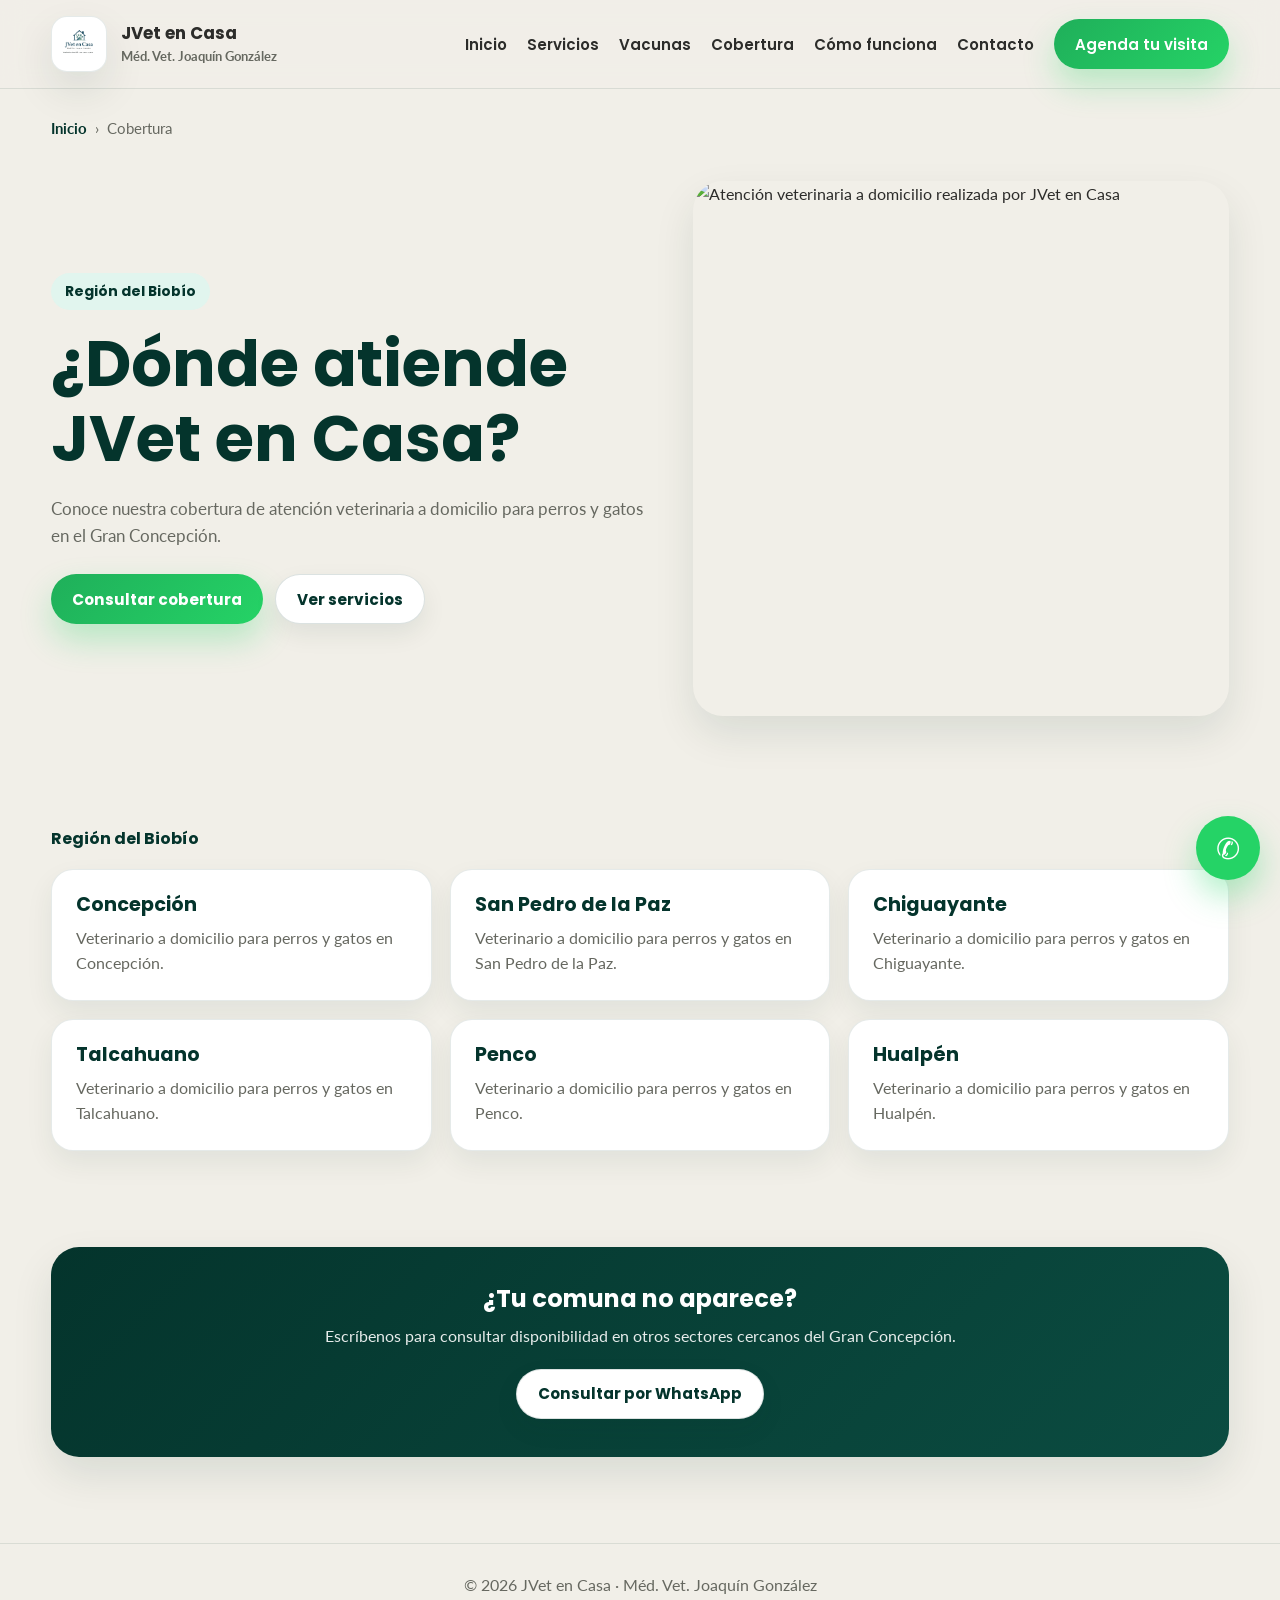
==== cobertura/index.html @ 7bb5d3e7 "Agregar páginas SEO de cobertura por comuna" ====
<!DOCTYPE html>
<html lang="es">
<head>
  <script async src="https://www.googletagmanager.com/gtag/js?id=G-MX7EMP1ES6"></script>
  <script>window.dataLayer=window.dataLayer||[];function gtag(){dataLayer.push(arguments)}gtag('js',new Date());gtag('config','G-MX7EMP1ES6');</script>
  <meta charset="UTF-8">
  <meta name="viewport" content="width=device-width, initial-scale=1.0">
  <title>Cobertura veterinaria a domicilio | JVet en Casa</title>
  <meta name="description" content="Conoce la cobertura de JVet en Casa para consultas, vacunas, microchip y chequeos veterinarios a domicilio en el Gran Concepción.">
  <meta name="author" content="Méd. Vet. Joaquín González">
  <meta name="robots" content="index, follow, max-image-preview:large">
  <meta name="geo.region" content="CL-BI">
  <link rel="canonical" href="https://jvetencasa.cl/cobertura/">
  <meta property="og:locale" content="es_CL">
  <meta property="og:type" content="website">
  <meta property="og:site_name" content="JVet en Casa">
  <meta property="og:title" content="Cobertura veterinaria a domicilio | JVet en Casa">
  <meta property="og:description" content="Conoce la cobertura de JVet en Casa para consultas, vacunas, microchip y chequeos veterinarios a domicilio en el Gran Concepción.">
  <meta property="og:url" content="https://jvetencasa.cl/cobertura/">
  <meta property="og:image" content="https://jvetencasa.cl/foto-portada.jpg">
  <meta property="og:image:alt" content="Cobertura de atención veterinaria a domicilio de JVet en Casa">
  <meta name="twitter:card" content="summary_large_image">
  <meta name="twitter:title" content="Cobertura veterinaria a domicilio | JVet en Casa">
  <meta name="twitter:description" content="Conoce la cobertura de JVet en Casa para consultas, vacunas, microchip y chequeos veterinarios a domicilio en el Gran Concepción.">
  <meta name="twitter:image" content="https://jvetencasa.cl/foto-portada.jpg">
  <link rel="icon" href="/favicon.ico">
  <link rel="apple-touch-icon" sizes="180x180" href="/apple-touch-icon.png">
  <link rel="manifest" href="/site.webmanifest">
  <meta name="theme-color" content="#04342C">
  <link rel="preconnect" href="https://fonts.googleapis.com">
  <link rel="preconnect" href="https://fonts.gstatic.com" crossorigin>
  <link href="https://fonts.googleapis.com/css2?family=Lato:wght@400;700&family=Poppins:wght@400;600;700;800&display=swap" rel="stylesheet">
  <link rel="stylesheet" href="/cobertura/cobertura.css">
  <script type="application/ld+json">[{"@context":"https://schema.org","@type":["VeterinaryCare","LocalBusiness"],"@id":"https://jvetencasa.cl/#negocio","name":"JVet en Casa","url":"https://jvetencasa.cl/cobertura/","telephone":"+56964632264","areaServed":[{"@type":"City","name":"Concepción"},{"@type":"City","name":"San Pedro de la Paz"},{"@type":"City","name":"Chiguayante"},{"@type":"City","name":"Talcahuano"},{"@type":"City","name":"Penco"},{"@type":"City","name":"Hualpén"}]},{"@context":"https://schema.org","@type":"BreadcrumbList","itemListElement":[{"@type":"ListItem","position":1,"name":"Inicio","item":"https://jvetencasa.cl/"},{"@type":"ListItem","position":2,"name":"Cobertura","item":"https://jvetencasa.cl/cobertura/"}]}]</script>
</head>
<body><header class="topbar">
  <div class="container nav">
    <a href="/#inicio" class="brand"><img class="brand-logo" src="/logo-jvet-en-casa.png" alt="Logo JVet en Casa"><div class="brand-copy"><strong>JVet en Casa</strong><span>Méd. Vet. Joaquín González</span></div></a>
    <nav class="menu" aria-label="Navegación principal">
      <a href="/#inicio">Inicio</a><a href="/#servicios">Servicios</a><a href="/#vacunas">Vacunas</a><a href="/cobertura/" aria-current="page">Cobertura</a><a href="/#como-funciona">Cómo funciona</a><a href="/#contacto">Contacto</a>
      <a class="btn btn-primary" href="https://wa.me/56964632264?text=Hola%2C%20quisiera%20agendar%20una%20consulta%20veterinaria%20a%20domicilio." target="_blank" rel="noopener noreferrer">Agenda tu visita</a>
    </nav>
  </div>
</header><main><nav class="breadcrumb container" aria-label="Migas de pan"><ol><li><a href="/">Inicio</a></li><li>›</li><li aria-current="page">Cobertura</li></ol></nav><section class="hero"><div class="container hero-grid"><div><span class="badge">Región del Biobío</span><h1>¿Dónde atiende JVet en Casa?</h1><p class="lead">Conoce nuestra cobertura de atención veterinaria a domicilio para perros y gatos en el Gran Concepción.</p><div class="hero-actions"><a class="btn btn-primary" href="https://wa.me/56964632264?text=Hola%2C%20quiero%20consultar%20si%20tienen%20cobertura%20en%20mi%20comuna." target="_blank" rel="noopener noreferrer">Consultar cobertura</a><a class="btn btn-secondary" href="/#servicios">Ver servicios</a></div></div><div class="hero-photo"><img src="/foto-atencion.jpg" alt="Atención veterinaria a domicilio realizada por JVet en Casa" width="900" height="900"></div></div></section><section><div class="container"><p class="region-label">Región del Biobío</p><div class="coverage-grid"><a class="coverage-card" href="/cobertura/concepcion/"><h2>Concepción</h2><p>Veterinario a domicilio para perros y gatos en Concepción.</p></a><a class="coverage-card" href="/cobertura/san-pedro-de-la-paz/"><h2>San Pedro de la Paz</h2><p>Veterinario a domicilio para perros y gatos en San Pedro de la Paz.</p></a><a class="coverage-card" href="/cobertura/chiguayante/"><h2>Chiguayante</h2><p>Veterinario a domicilio para perros y gatos en Chiguayante.</p></a><a class="coverage-card" href="/cobertura/talcahuano/"><h2>Talcahuano</h2><p>Veterinario a domicilio para perros y gatos en Talcahuano.</p></a><a class="coverage-card" href="/cobertura/penco/"><h2>Penco</h2><p>Veterinario a domicilio para perros y gatos en Penco.</p></a><a class="coverage-card" href="/cobertura/hualpen/"><h2>Hualpén</h2><p>Veterinario a domicilio para perros y gatos en Hualpén.</p></a></div></div></section><section><div class="container final-cta"><h2>¿Tu comuna no aparece?</h2><p>Escríbenos para consultar disponibilidad en otros sectores cercanos del Gran Concepción.</p><a class="btn btn-secondary" href="https://wa.me/56964632264?text=Hola%2C%20quiero%20consultar%20si%20tienen%20cobertura%20en%20mi%20comuna." target="_blank" rel="noopener noreferrer">Consultar por WhatsApp</a></div></section></main><a class="whatsapp-float" href="https://wa.me/56964632264?text=Hola%2C%20quiero%20consultar%20si%20tienen%20cobertura%20en%20mi%20comuna." target="_blank" rel="noopener noreferrer" aria-label="Escribir a JVet en Casa por WhatsApp" title="Escríbenos por WhatsApp">✆</a>
<footer><div class="container"><p>© <span id="year"></span> JVet en Casa · Méd. Vet. Joaquín González</p></div></footer>
<script>document.getElementById('year').textContent=new Date().getFullYear();document.querySelectorAll('a[href^="https://wa.me/"]').forEach(function(a){a.addEventListener('click',function(){if(typeof gtag==='function'){gtag('event','whatsapp_click',{event_category:'contacto',event_label:a.textContent.trim()||'WhatsApp',transport_type:'beacon'})}})});</script>
</body></html>
---- cobertura/cobertura.css ----
:root {
  --primary: #04342c;
  --primary-2: #0b4c41;
  --mint: #5dcaa5;
  --mint-soft: #e1f5ee;
  --bg: #f1efe8;
  --surface: #fff;
  --surface-soft: #f7faf8;
  --text: #2c2c2a;
  --muted: #666860;
  --border: rgba(4, 52, 44, 0.1);
  --shadow: 0 18px 40px rgba(4, 52, 44, 0.1);
  --radius: 24px;
  --max-width: 1180px;
}

* { box-sizing: border-box; margin: 0; padding: 0; }
html { scroll-behavior: smooth; }
body { font-family: "Lato", Arial, sans-serif; background: var(--bg); color: var(--text); line-height: 1.6; }
img { display: block; width: 100%; max-width: 100%; }
a { color: inherit; text-decoration: none; }
.container { width: min(92%, var(--max-width)); margin: 0 auto; }
.topbar { position: sticky; top: 0; z-index: 1000; background: rgba(241,239,232,.94); backdrop-filter: blur(12px); border-bottom: 1px solid var(--border); }
.nav { display: flex; align-items: center; justify-content: space-between; gap: 20px; padding: 16px 0; }
.brand { display: flex; align-items: center; gap: 14px; min-width: 0; }
.brand-logo { width: 56px; height: 56px; object-fit: contain; border-radius: 16px; background: #fff; border: 1px solid var(--border); box-shadow: var(--shadow); padding: 8px; flex: 0 0 auto; }
.brand-copy strong { display: block; font: 700 1.05rem "Poppins", sans-serif; }
.brand-copy span { display: block; color: var(--muted); font-size: .84rem; font-weight: 700; }
.menu { display: flex; align-items: center; gap: 20px; flex-wrap: wrap; }
.menu a { font: 600 .94rem "Poppins", sans-serif; }
.menu a:hover, .text-link:hover { color: var(--primary-2); }
.btn { display: inline-flex; align-items: center; justify-content: center; gap: 8px; min-height: 50px; padding: 12px 21px; border-radius: 999px; font: 700 .95rem "Poppins", sans-serif; text-align: center; transition: .2s ease; }
.btn:hover { transform: translateY(-2px); }
.btn-primary { color: #fff; background: linear-gradient(135deg,#1faf5a,#25d366); box-shadow: 0 16px 32px rgba(37,211,102,.28); }
.btn-secondary { color: var(--primary); background: #fff; border: 1px solid rgba(4,52,44,.14); box-shadow: 0 10px 24px rgba(4,52,44,.08); }
.breadcrumb { padding: 28px 0 0; color: var(--muted); font-size: .92rem; }
.breadcrumb ol { display: flex; gap: 8px; flex-wrap: wrap; list-style: none; }
.breadcrumb a { color: var(--primary); font-weight: 700; }
.hero { padding: 40px 0 54px; }
.hero-grid { display: grid; grid-template-columns: 1.06fr .94fr; gap: 38px; align-items: center; }
.badge { display: inline-block; margin-bottom: 16px; padding: 8px 14px; border-radius: 999px; color: var(--primary); background: var(--mint-soft); font: 700 .87rem "Poppins",sans-serif; }
h1,h2,h3 { font-family: "Poppins",sans-serif; color: var(--primary); line-height: 1.18; }
h1 { margin-bottom: 18px; font-size: clamp(2.2rem,5vw,4rem); }
.lead { max-width: 700px; color: var(--muted); font-size: 1.08rem; }
.trust-line { margin-top: 16px; color: var(--primary); font-weight: 700; }
.hero-actions { display: flex; gap: 12px; flex-wrap: wrap; margin-top: 24px; }
.price-note { display: inline-flex; align-items: center; gap: 8px; margin-top: 20px; padding: 10px 14px; border-radius: 14px; color: var(--primary); background: #fff8ef; border: 1px solid rgba(222,128,53,.24); font-weight: 700; }
.hero-photo { overflow: hidden; min-height: 460px; border-radius: 30px; box-shadow: var(--shadow); }
.hero-photo img { height: 100%; min-height: 460px; object-fit: cover; }
section { padding: 48px 0; }
.section-title { max-width: 760px; margin: 0 auto 28px; text-align: center; }
.section-title h2 { margin-bottom: 10px; font-size: clamp(1.8rem,4vw,2.6rem); }
.section-title p { color: var(--muted); }
.service-grid { display: grid; grid-template-columns: repeat(2,minmax(0,1fr)); gap: 20px; }
.service-card, .benefit-card, .coverage-card, .faq-item, .clinic-copy { background: var(--surface); border: 1px solid var(--border); border-radius: 22px; box-shadow: 0 12px 28px rgba(4,52,44,.07); }
.service-card { overflow: hidden; }
.service-card img { height: 220px; object-fit: cover; }
.service-copy { padding: 22px; }
.service-copy h3 { margin-bottom: 9px; font-size: 1.25rem; }
.service-copy p { color: var(--muted); }
.service-copy .text-link { display: inline-block; margin-top: 13px; color: var(--primary); font-weight: 800; }
.benefit-grid { display: grid; grid-template-columns: repeat(3,minmax(0,1fr)); gap: 18px; }
.benefit-card { padding: 24px; }
.benefit-card h3 { margin-bottom: 8px; font-size: 1.15rem; }
.benefit-card p { color: var(--muted); }
.clinic-copy { padding: 32px; text-align: center; }
.clinic-copy h2 { margin-bottom: 12px; }
.clinic-copy p { max-width: 790px; margin: auto; color: var(--muted); }
.faq-list { display: grid; gap: 14px; max-width: 900px; margin: auto; }
.faq-item { padding: 0 20px; }
.faq-item summary { padding: 19px 0; cursor: pointer; color: var(--primary); font: 700 1rem "Poppins",sans-serif; }
.faq-item p { padding-bottom: 20px; color: var(--muted); }
.coverage-grid { display: grid; grid-template-columns: repeat(3,minmax(0,1fr)); gap: 18px; }
.coverage-card { display: block; padding: 24px; transition: .2s ease; }
.coverage-card:hover { transform: translateY(-3px); border-color: rgba(4,52,44,.25); }
.coverage-card h2, .coverage-card h3 { margin-bottom: 8px; font-size: 1.2rem; }
.coverage-card p { color: var(--muted); }
.region-label { margin: 8px 0 18px; color: var(--primary); font: 700 1rem "Poppins",sans-serif; }
.final-cta { padding: 38px; border-radius: 28px; color: #fff; background: linear-gradient(135deg,var(--primary),var(--primary-2)); text-align: center; box-shadow: var(--shadow); }
.final-cta h2 { color: #fff; }
.final-cta p { max-width: 700px; margin: 10px auto 20px; color: rgba(255,255,255,.9); }
footer { margin-top: 38px; padding: 28px 0 34px; border-top: 1px solid var(--border); color: var(--muted); text-align: center; }
.whatsapp-float { position: fixed; right: 20px; bottom: 20px; display: grid; place-items: center; width: 64px; height: 64px; border-radius: 50%; color: #fff; background: #25d366; box-shadow: 0 16px 32px rgba(37,211,102,.35); z-index: 999; font-size: 1.8rem; }

@media (max-width: 980px) {
  .nav { align-items: flex-start; flex-direction: column; }
  .menu { width: 100%; flex-wrap: nowrap; overflow-x: auto; padding-bottom: 6px; scrollbar-width: none; }
  .menu::-webkit-scrollbar { display: none; }
  .menu a { flex: 0 0 auto; padding: 9px 13px; border: 1px solid var(--border); border-radius: 999px; background: #fff; white-space: nowrap; }
  .hero-grid { grid-template-columns: 1fr; }
  .hero-photo, .hero-photo img { min-height: 360px; }
}
@media (max-width: 720px) {
  .topbar { position: static; }
  .container { width: min(calc(100% - 32px),var(--max-width)); }
  .brand-copy span { display: none; }
  .service-grid, .benefit-grid, .coverage-grid { grid-template-columns: 1fr; }
  .hero { padding-top: 30px; }
  section { padding: 34px 0; }
  .hero-actions { flex-direction: column; }
  .hero-actions .btn, .final-cta .btn { width: 100%; }
  .hero-photo, .hero-photo img { min-height: 300px; }
  .final-cta { padding: 28px 20px; }
}
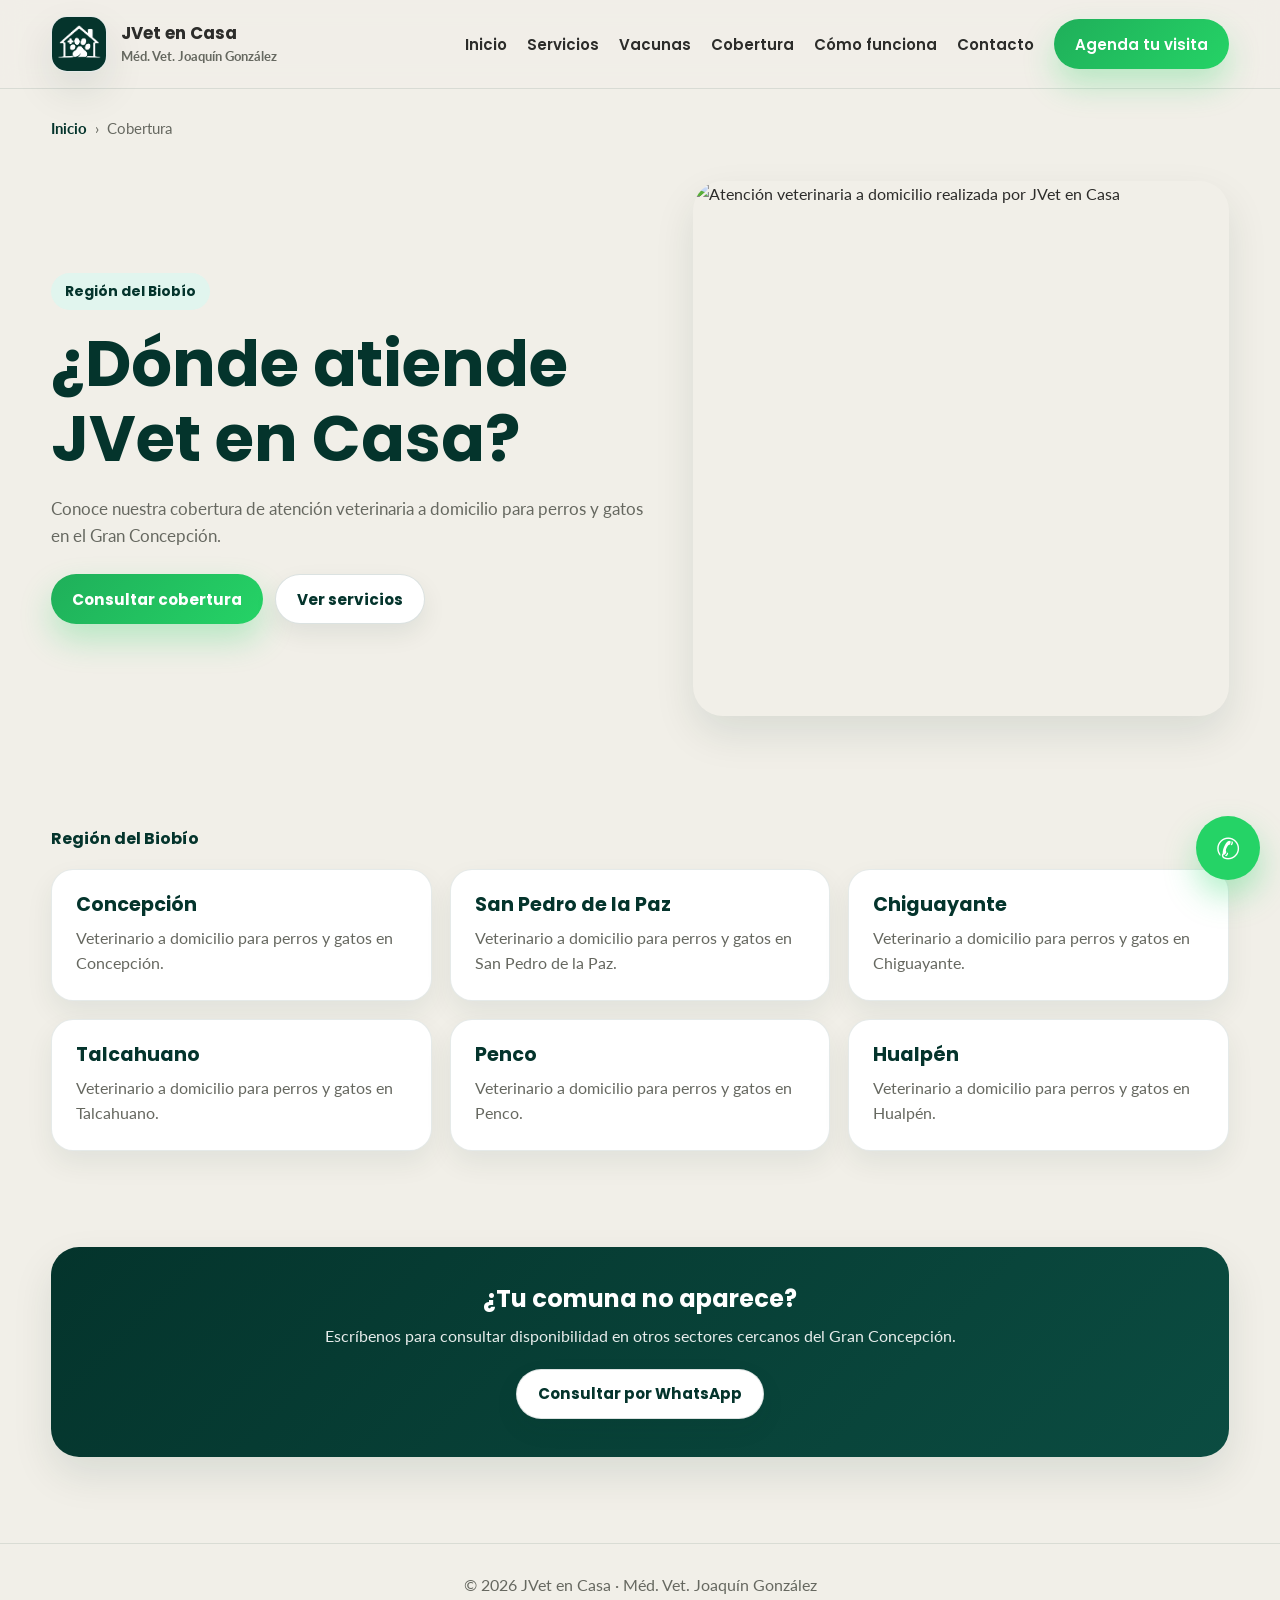
==== commit 0573451b: "Actualizar imagen oficial e iconos de JVet" ====
--- a/cobertura/index.html
+++ b/cobertura/index.html
@@ -17,12 +17,12 @@
   <meta property="og:title" content="Cobertura veterinaria a domicilio | JVet en Casa">
   <meta property="og:description" content="Conoce la cobertura de JVet en Casa para consultas, vacunas, microchip y chequeos veterinarios a domicilio en el Gran Concepción.">
   <meta property="og:url" content="https://jvetencasa.cl/cobertura/">
-  <meta property="og:image" content="https://jvetencasa.cl/foto-portada.jpg">
+  <meta property="og:image" content="https://jvetencasa.cl/perfil-jvet.png">
   <meta property="og:image:alt" content="Cobertura de atención veterinaria a domicilio de JVet en Casa">
   <meta name="twitter:card" content="summary_large_image">
   <meta name="twitter:title" content="Cobertura veterinaria a domicilio | JVet en Casa">
   <meta name="twitter:description" content="Conoce la cobertura de JVet en Casa para consultas, vacunas, microchip y chequeos veterinarios a domicilio en el Gran Concepción.">
-  <meta name="twitter:image" content="https://jvetencasa.cl/foto-portada.jpg">
+  <meta name="twitter:image" content="https://jvetencasa.cl/perfil-jvet.png">
   <link rel="icon" href="/favicon.ico">
   <link rel="apple-touch-icon" sizes="180x180" href="/apple-touch-icon.png">
   <link rel="manifest" href="/site.webmanifest">
@@ -31,11 +31,11 @@
   <link rel="preconnect" href="https://fonts.gstatic.com" crossorigin>
   <link href="https://fonts.googleapis.com/css2?family=Lato:wght@400;700&family=Poppins:wght@400;600;700;800&display=swap" rel="stylesheet">
   <link rel="stylesheet" href="/cobertura/cobertura.css">
-  <script type="application/ld+json">[{"@context":"https://schema.org","@type":["VeterinaryCare","LocalBusiness"],"@id":"https://jvetencasa.cl/#negocio","name":"JVet en Casa","url":"https://jvetencasa.cl/cobertura/","telephone":"+56964632264","areaServed":[{"@type":"City","name":"Concepción"},{"@type":"City","name":"San Pedro de la Paz"},{"@type":"City","name":"Chiguayante"},{"@type":"City","name":"Talcahuano"},{"@type":"City","name":"Penco"},{"@type":"City","name":"Hualpén"}]},{"@context":"https://schema.org","@type":"BreadcrumbList","itemListElement":[{"@type":"ListItem","position":1,"name":"Inicio","item":"https://jvetencasa.cl/"},{"@type":"ListItem","position":2,"name":"Cobertura","item":"https://jvetencasa.cl/cobertura/"}]}]</script>
+  <script type="application/ld+json">[{"@context":"https://schema.org","@type":["VeterinaryCare","LocalBusiness"],"@id":"https://jvetencasa.cl/#negocio","name":"JVet en Casa","url":"https://jvetencasa.cl/cobertura/","logo":"https://jvetencasa.cl/perfil-jvet.png","telephone":"+56964632264","areaServed":[{"@type":"City","name":"Concepción"},{"@type":"City","name":"San Pedro de la Paz"},{"@type":"City","name":"Chiguayante"},{"@type":"City","name":"Talcahuano"},{"@type":"City","name":"Penco"},{"@type":"City","name":"Hualpén"}]},{"@context":"https://schema.org","@type":"BreadcrumbList","itemListElement":[{"@type":"ListItem","position":1,"name":"Inicio","item":"https://jvetencasa.cl/"},{"@type":"ListItem","position":2,"name":"Cobertura","item":"https://jvetencasa.cl/cobertura/"}]}]</script>
 </head>
 <body><header class="topbar">
   <div class="container nav">
-    <a href="/#inicio" class="brand"><img class="brand-logo" src="/logo-jvet-en-casa.png" alt="Logo JVet en Casa"><div class="brand-copy"><strong>JVet en Casa</strong><span>Méd. Vet. Joaquín González</span></div></a>
+    <a href="/#inicio" class="brand"><img class="brand-logo" src="/perfil-jvet.png" alt="Símbolo oficial de JVet en Casa"><div class="brand-copy"><strong>JVet en Casa</strong><span>Méd. Vet. Joaquín González</span></div></a>
     <nav class="menu" aria-label="Navegación principal">
       <a href="/#inicio">Inicio</a><a href="/#servicios">Servicios</a><a href="/#vacunas">Vacunas</a><a href="/cobertura/" aria-current="page">Cobertura</a><a href="/#como-funciona">Cómo funciona</a><a href="/#contacto">Contacto</a>
       <a class="btn btn-primary" href="https://wa.me/56964632264?text=Hola%2C%20quisiera%20agendar%20una%20consulta%20veterinaria%20a%20domicilio." target="_blank" rel="noopener noreferrer">Agenda tu visita</a>
--- a/cobertura/cobertura.css
+++ b/cobertura/cobertura.css
@@ -23,7 +23,7 @@
 .topbar { position: sticky; top: 0; z-index: 1000; background: rgba(241,239,232,.94); backdrop-filter: blur(12px); border-bottom: 1px solid var(--border); }
 .nav { display: flex; align-items: center; justify-content: space-between; gap: 20px; padding: 16px 0; }
 .brand { display: flex; align-items: center; gap: 14px; min-width: 0; }
-.brand-logo { width: 56px; height: 56px; object-fit: contain; border-radius: 16px; background: #fff; border: 1px solid var(--border); box-shadow: var(--shadow); padding: 8px; flex: 0 0 auto; }
+.brand-logo { width: 56px; height: 56px; object-fit: cover; border-radius: 16px; background: #fff; border: 1px solid var(--border); box-shadow: var(--shadow); padding: 0; flex: 0 0 auto; }
 .brand-copy strong { display: block; font: 700 1.05rem "Poppins", sans-serif; }
 .brand-copy span { display: block; color: var(--muted); font-size: .84rem; font-weight: 700; }
 .menu { display: flex; align-items: center; gap: 20px; flex-wrap: wrap; }
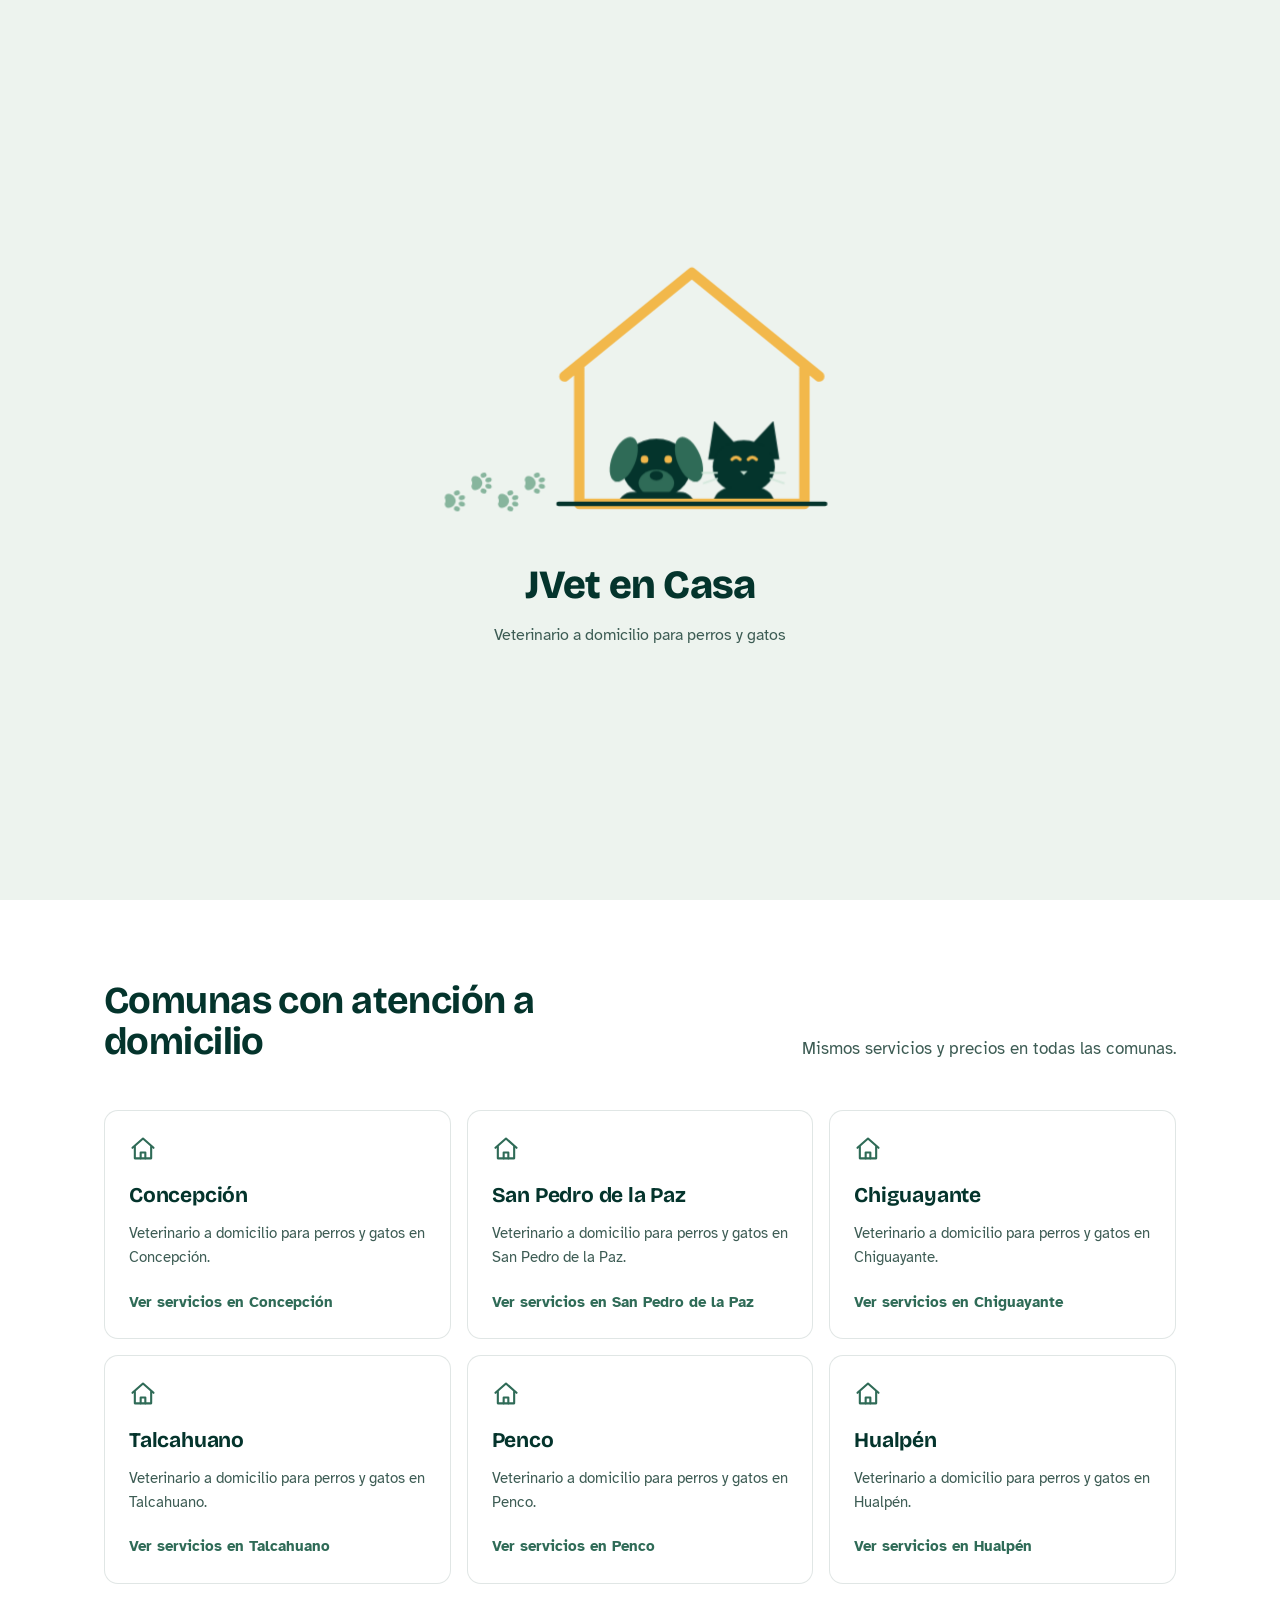
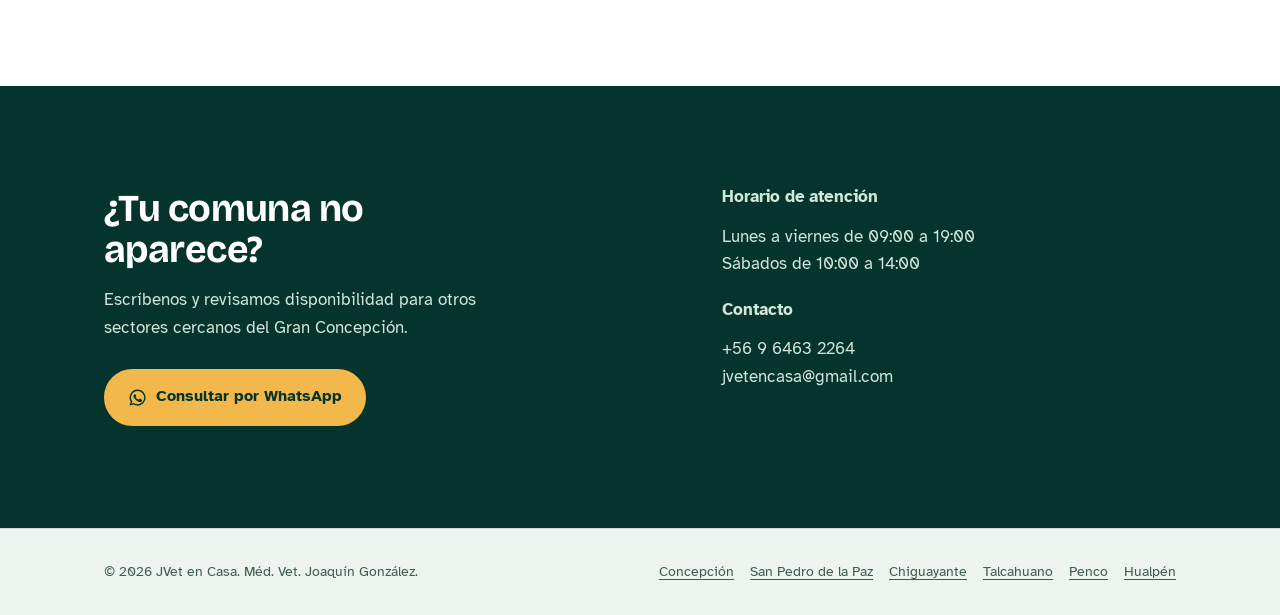
==== commit af215994: "Actualiza la portada y las páginas de cobertura de JVet en Casa" ====
--- a/cobertura/index.html
+++ b/cobertura/index.html
@@ -1,47 +1,173 @@
 <!DOCTYPE html>
-<html lang="es">
+<html lang="es-CL">
 <head>
-  <script async src="https://www.googletagmanager.com/gtag/js?id=G-MX7EMP1ES6"></script>
-  <script>window.dataLayer=window.dataLayer||[];function gtag(){dataLayer.push(arguments)}gtag('js',new Date());gtag('config','G-MX7EMP1ES6');</script>
-  <meta charset="UTF-8">
-  <meta name="viewport" content="width=device-width, initial-scale=1.0">
-  <title>Cobertura veterinaria a domicilio | JVet en Casa</title>
-  <meta name="description" content="Conoce la cobertura de JVet en Casa para consultas, vacunas, microchip y chequeos veterinarios a domicilio en el Gran Concepción.">
-  <meta name="author" content="Méd. Vet. Joaquín González">
-  <meta name="robots" content="index, follow, max-image-preview:large">
-  <meta name="geo.region" content="CL-BI">
-  <link rel="canonical" href="https://jvetencasa.cl/cobertura/">
-  <meta property="og:locale" content="es_CL">
-  <meta property="og:type" content="website">
-  <meta property="og:site_name" content="JVet en Casa">
-  <meta property="og:title" content="Cobertura veterinaria a domicilio | JVet en Casa">
-  <meta property="og:description" content="Conoce la cobertura de JVet en Casa para consultas, vacunas, microchip y chequeos veterinarios a domicilio en el Gran Concepción.">
-  <meta property="og:url" content="https://jvetencasa.cl/cobertura/">
-  <meta property="og:image" content="https://jvetencasa.cl/perfil-jvet.png">
-  <meta property="og:image:alt" content="Cobertura de atención veterinaria a domicilio de JVet en Casa">
-  <meta name="twitter:card" content="summary_large_image">
-  <meta name="twitter:title" content="Cobertura veterinaria a domicilio | JVet en Casa">
-  <meta name="twitter:description" content="Conoce la cobertura de JVet en Casa para consultas, vacunas, microchip y chequeos veterinarios a domicilio en el Gran Concepción.">
-  <meta name="twitter:image" content="https://jvetencasa.cl/perfil-jvet.png">
-  <link rel="icon" href="/favicon.ico">
-  <link rel="apple-touch-icon" sizes="180x180" href="/apple-touch-icon.png">
-  <link rel="manifest" href="/site.webmanifest">
-  <meta name="theme-color" content="#04342C">
-  <link rel="preconnect" href="https://fonts.googleapis.com">
-  <link rel="preconnect" href="https://fonts.gstatic.com" crossorigin>
-  <link href="https://fonts.googleapis.com/css2?family=Lato:wght@400;700&family=Poppins:wght@400;600;700;800&display=swap" rel="stylesheet">
-  <link rel="stylesheet" href="/cobertura/cobertura.css">
-  <script type="application/ld+json">[{"@context":"https://schema.org","@type":["VeterinaryCare","LocalBusiness"],"@id":"https://jvetencasa.cl/#negocio","name":"JVet en Casa","url":"https://jvetencasa.cl/cobertura/","logo":"https://jvetencasa.cl/perfil-jvet.png","telephone":"+56964632264","areaServed":[{"@type":"City","name":"Concepción"},{"@type":"City","name":"San Pedro de la Paz"},{"@type":"City","name":"Chiguayante"},{"@type":"City","name":"Talcahuano"},{"@type":"City","name":"Penco"},{"@type":"City","name":"Hualpén"}]},{"@context":"https://schema.org","@type":"BreadcrumbList","itemListElement":[{"@type":"ListItem","position":1,"name":"Inicio","item":"https://jvetencasa.cl/"},{"@type":"ListItem","position":2,"name":"Cobertura","item":"https://jvetencasa.cl/cobertura/"}]}]</script>
+<meta charset="utf-8">
+<meta name="viewport" content="width=device-width, initial-scale=1">
+<title>Cobertura veterinaria a domicilio | JVet en Casa</title>
+<meta name="description" content="Comunas del Gran Concepción con veterinario a domicilio: Concepción, San Pedro de la Paz, Chiguayante, Talcahuano, Penco y Hualpén. Perros y gatos.">
+<link rel="canonical" href="https://jvetencasa.cl/cobertura/">
+<meta name="robots" content="index, follow, max-image-preview:large, max-snippet:-1">
+<meta name="author" content="Méd. Vet. Joaquín González">
+<meta name="geo.region" content="CL-BI">
+<meta name="geo.placename" content="Concepción">
+<meta name="theme-color" content="#04342C">
+<meta property="og:type" content="website">
+<meta property="og:site_name" content="JVet en Casa">
+<meta property="og:locale" content="es_CL">
+<meta property="og:url" content="https://jvetencasa.cl/cobertura/">
+<meta property="og:title" content="Cobertura veterinaria a domicilio | JVet en Casa">
+<meta property="og:description" content="Comunas del Gran Concepción con veterinario a domicilio: Concepción, San Pedro de la Paz, Chiguayante, Talcahuano, Penco y Hualpén. Perros y gatos.">
+<meta property="og:image" content="https://jvetencasa.cl/foto-atencion.jpg">
+<meta property="og:image:alt" content="Méd. Vet. Joaquín González, veterinario a domicilio de JVet en Casa">
+<meta name="twitter:card" content="summary_large_image">
+<meta name="twitter:title" content="Cobertura veterinaria a domicilio | JVet en Casa">
+<meta name="twitter:description" content="Comunas del Gran Concepción con veterinario a domicilio: Concepción, San Pedro de la Paz, Chiguayante, Talcahuano, Penco y Hualpén. Perros y gatos.">
+<meta name="twitter:image" content="https://jvetencasa.cl/foto-atencion.jpg">
+<link rel="icon" href="https://jvetencasa.cl/perfil-jvet.png">
+<link rel="apple-touch-icon" href="https://jvetencasa.cl/perfil-jvet.png">
+<link rel="preload" href="../fonts/bricolage.woff2" as="font" type="font/woff2" crossorigin>
+<link rel="preload" href="../fonts/atkinson-400.woff2" as="font" type="font/woff2" crossorigin>
+<link rel="preload" as="image" href="https://jvetencasa.cl/foto-atencion.jpg" fetchpriority="high">
+<script>(function(){try{if(!sessionStorage.getItem('jvIntro')&&!matchMedia('(prefers-reduced-motion: reduce)').matches)document.documentElement.classList.add('show-splash')}catch(e){}})();</script>
+<link rel="stylesheet" href="../styles.css">
+<script type="application/ld+json">{"@context": "https://schema.org", "@type": "VeterinaryCare", "@id": "https://jvetencasa.cl/#negocio", "name": "JVet en Casa", "alternateName": "JVet en Casa - Veterinario a domicilio", "description": "Servicio veterinario a domicilio para perros y gatos en el Gran Concepción: consultas, vacunas, microchip y chequeos preventivos.", "url": "https://jvetencasa.cl/", "logo": "https://jvetencasa.cl/perfil-jvet.png", "image": ["https://jvetencasa.cl/foto-atencion.jpg", "https://jvetencasa.cl/foto-portada.jpg"], "telephone": "+56 9 6463 2264", "email": "jvetencasa@gmail.com", "priceRange": "$25.000 - $65.000", "currenciesAccepted": "CLP", "address": {"@type": "PostalAddress", "addressLocality": "Concepción", "addressRegion": "Biobío", "addressCountry": "CL"}, "geo": {"@type": "GeoCoordinates", "latitude": -36.827, "longitude": -73.0503}, "areaServed": [{"@type": "City", "name": "Concepción"}, {"@type": "City", "name": "San Pedro de la Paz"}, {"@type": "City", "name": "Chiguayante"}, {"@type": "City", "name": "Talcahuano"}, {"@type": "City", "name": "Penco"}, {"@type": "City", "name": "Hualpén"}], "sameAs": ["https://share.google/r3ShrLpYda5mK9Q4z"], "employee": {"@type": "Person", "name": "Joaquín González", "jobTitle": "Médico Veterinario"}, "contactPoint": {"@type": "ContactPoint", "telephone": "+56 9 6463 2264", "contactType": "reservas", "availableLanguage": "es"}, "openingHoursSpecification": [{"@type": "OpeningHoursSpecification", "dayOfWeek": ["Monday", "Tuesday", "Wednesday", "Thursday", "Friday"], "opens": "09:00", "closes": "19:00"}, {"@type": "OpeningHoursSpecification", "dayOfWeek": "Saturday", "opens": "10:00", "closes": "14:00"}], "hasOfferCatalog": {"@type": "OfferCatalog", "name": "Servicios veterinarios a domicilio", "itemListElement": [{"@type": "Offer", "price": "25000", "priceCurrency": "CLP", "itemOffered": {"@type": "Service", "name": "Consulta por enfermedad a domicilio"}}, {"@type": "Offer", "price": "28000", "priceCurrency": "CLP", "itemOffered": {"@type": "Service", "name": "Vacunación a domicilio"}}, {"@type": "Offer", "price": "25000", "priceCurrency": "CLP", "itemOffered": {"@type": "Service", "name": "Microchip e inscripción en el Registro Nacional de Mascotas"}}, {"@type": "Offer", "price": "65000", "priceCurrency": "CLP", "itemOffered": {"@type": "Service", "name": "Chequeo preventivo completo con hemograma y perfil bioquímico"}}, {"@type": "Offer", "price": "32000", "priceCurrency": "CLP", "itemOffered": {"@type": "Service", "name": "Vacuna anual perro: séxtuple + antirrábica"}}, {"@type": "Offer", "price": "32000", "priceCurrency": "CLP", "itemOffered": {"@type": "Service", "name": "Vacuna anual gato: triple felina + antirrábica"}}, {"@type": "Offer", "price": "40000", "priceCurrency": "CLP", "itemOffered": {"@type": "Service", "name": "Test FeLV/FIV"}}]}}</script>
+<script type="application/ld+json">{"@context": "https://schema.org", "@type": "BreadcrumbList", "itemListElement": [{"@type": "ListItem", "position": 1, "name": "Inicio", "item": "https://jvetencasa.cl/"}, {"@type": "ListItem", "position": 2, "name": "Cobertura", "item": "https://jvetencasa.cl/cobertura/"}]}</script>
 </head>
-<body><header class="topbar">
-  <div class="container nav">
-    <a href="/#inicio" class="brand"><img class="brand-logo" src="/perfil-jvet.png" alt="Símbolo oficial de JVet en Casa"><div class="brand-copy"><strong>JVet en Casa</strong><span>Méd. Vet. Joaquín González</span></div></a>
-    <nav class="menu" aria-label="Navegación principal">
-      <a href="/#inicio">Inicio</a><a href="/#servicios">Servicios</a><a href="/#vacunas">Vacunas</a><a href="/cobertura/" aria-current="page">Cobertura</a><a href="/#como-funciona">Cómo funciona</a><a href="/#contacto">Contacto</a>
-      <a class="btn btn-primary" href="https://wa.me/56964632264?text=Hola%2C%20quisiera%20agendar%20una%20consulta%20veterinaria%20a%20domicilio." target="_blank" rel="noopener noreferrer">Agenda tu visita</a>
+<body>
+<a class="skip" href="#main">Saltar al contenido</a>
+<svg width="0" height="0" style="position:absolute" aria-hidden="true">
+  <symbol id="wa" viewBox="0 0 24 24"><path fill="currentColor" d="M12 2a10 10 0 0 0-8.6 15.1L2 22l5-1.3A10 10 0 1 0 12 2Zm0 18.2a8.2 8.2 0 0 1-4.2-1.2l-.3-.2-3 .8.8-2.9-.2-.3A8.2 8.2 0 1 1 12 20.2Zm4.5-6.1c-.2-.1-1.5-.7-1.7-.8-.2-.1-.4-.1-.6.1l-.8 1c-.1.2-.3.2-.5.1a6.7 6.7 0 0 1-3.3-2.9c-.3-.4.3-.4.7-1.3.1-.2 0-.3 0-.4l-.8-1.8c-.2-.5-.4-.4-.6-.4h-.5a1 1 0 0 0-.7.3 3 3 0 0 0-.9 2.2 5.2 5.2 0 0 0 1.1 2.7 11.8 11.8 0 0 0 4.5 4c1.7.7 2.3.8 3.2.6a2.7 2.7 0 0 0 1.8-1.2 2.2 2.2 0 0 0 .1-1.2c0-.1-.2-.2-.5-.3Z"/></symbol>
+  <symbol id="star" viewBox="0 0 24 24"><path fill="currentColor" d="m12 2 3 6.6 7.2.7-5.4 4.8 1.6 7.1L12 17.5 5.6 21.2l1.6-7.1L1.8 9.3 9 8.6 12 2Z"/></symbol>
+  <symbol id="chev" viewBox="0 0 24 24"><path fill="none" stroke="currentColor" stroke-width="2.2" stroke-linecap="round" stroke-linejoin="round" d="m9 5 7 7-7 7"/></symbol>
+  <symbol id="paw" viewBox="0 0 32 32"><path fill="currentColor" d="M16 15c-4.6 0-8.5 4.6-8.5 8.6 0 3 2.3 4.4 4.7 4.4 1.6 0 2.5-.8 3.8-.8s2.2.8 3.8.8c2.4 0 4.7-1.4 4.7-4.4 0-4-3.9-8.6-8.5-8.6Z"/><ellipse fill="currentColor" cx="6.5" cy="13.5" rx="2.9" ry="3.6" transform="rotate(-20 6.5 13.5)"/><ellipse fill="currentColor" cx="12.2" cy="7.6" rx="2.9" ry="3.8" transform="rotate(-8 12.2 7.6)"/><ellipse fill="currentColor" cx="19.8" cy="7.6" rx="2.9" ry="3.8" transform="rotate(8 19.8 7.6)"/><ellipse fill="currentColor" cx="25.5" cy="13.5" rx="2.9" ry="3.6" transform="rotate(20 25.5 13.5)"/></symbol>
+  <symbol id="home" viewBox="0 0 24 24"><g fill="none" stroke="currentColor" stroke-width="1.8" stroke-linecap="round" stroke-linejoin="round"><path d="M3 11 12 3l9 8"/><path d="M5 10v10h14V10"/><path d="M10 20v-5h4v5"/></g></symbol>
+</svg>
+<div class="splash" id="splash" aria-hidden="true">
+  <svg class="splash-art" viewBox="-50 20 270 190" role="presentation">
+    <g class="splash-paws" style="color:#87B59D">
+      <g transform="translate(-40 188) rotate(90)"><use href="#paw" x="-9" y="-9" width="18" height="18"/></g>
+      <g transform="translate(-22 176) rotate(90)"><use href="#paw" x="-9" y="-9" width="18" height="18"/></g>
+      <g transform="translate(-4 188) rotate(90)"><use href="#paw" x="-9" y="-9" width="18" height="18"/></g>
+      <g transform="translate(14 176) rotate(90)"><use href="#paw" x="-9" y="-9" width="18" height="18"/></g>
+    </g>
+    <clipPath id="splash-clip"><path d="M44 104 120 42l76 62v86H44Z"/></clipPath>
+    <g clip-path="url(#splash-clip)">
+      <g class="splash-dog">
+        <ellipse cx="96" cy="166" rx="23" ry="20" fill="#04342C"/>
+        <ellipse cx="74" cy="160" rx="8" ry="16" transform="rotate(22 74 160)" fill="#2F6B57"/>
+        <ellipse cx="118" cy="160" rx="8" ry="16" transform="rotate(-22 118 160)" fill="#2F6B57"/>
+        <ellipse cx="96" cy="176" rx="12" ry="9" fill="#2F6B57"/>
+        <ellipse cx="96" cy="171" rx="4.5" ry="3.2" fill="#04342C"/>
+        <circle cx="88" cy="160" r="2.6" fill="#F2B84B"/><circle cx="104" cy="160" r="2.6" fill="#F2B84B"/>
+        <rect x="70" y="182" width="52" height="30" rx="10" fill="#04342C"/>
+      </g>
+      <g class="splash-cat">
+        <path d="M131 160 135 134l14 15h12l14-15 4 26Z" fill="#04342C"/>
+        <ellipse cx="155" cy="165" rx="21" ry="18" fill="#04342C"/>
+        <path d="M147 160c1.5-2 4-2 5.5 0M158 160c1.5-2 4-2 5.5 0" stroke="#F2B84B" stroke-width="2.2" fill="none" stroke-linecap="round"/>
+        <path d="M152.5 168h5l-2.5 2.5Z" fill="#CFE6D8"/>
+        <path d="M137 169h-10M137 173l-9 3M173 169h10M173 173l9 3" stroke="#CFE6D8" stroke-width="1.2" stroke-linecap="round"/>
+        <rect x="134" y="179" width="42" height="34" rx="12" fill="#04342C"/>
+      </g>
+    </g>
+    <path class="splash-house" d="M34 104 120 34l86 70M44 96v94h152V96" fill="none" stroke="#F2B84B" stroke-width="7" stroke-linecap="round" stroke-linejoin="round" pathLength="1"/>
+    <path class="splash-floor" d="M30 190h180" stroke="#04342C" stroke-width="3" stroke-linecap="round" pathLength="1"/>
+  </svg>
+  <p class="splash-word">JVet en Casa<span>Veterinario a domicilio para perros y gatos</span></p>
+</div>
+<script>
+(function(){
+  var d=document.documentElement, el=document.getElementById('splash');
+  if(!d.classList.contains('show-splash')||!el){ if(el) el.remove(); return; }
+  var done=false;
+  function end(){ if(done) return; done=true; el.classList.add('is-leaving');
+    setTimeout(function(){ d.classList.remove('show-splash'); el.remove(); }, 450); }
+  try{ sessionStorage.setItem('jvIntro','1'); }catch(e){}
+  setTimeout(end, 2100);
+  el.addEventListener('click', end);
+  addEventListener('keydown', end, {once:true});
+})();
+</script>
+
+<header class="site-header">
+  <div class="wrap">
+    <a class="brand" href="../index.html">
+      <img src="https://jvetencasa.cl/perfil-jvet.png" alt="" width="44" height="44">
+      <span><strong>JVet en Casa</strong><span>Méd. Vet. Joaquín González</span></span>
+    </a>
+    <nav class="nav" aria-label="Principal">
+      <a href="../index.html#servicios">Servicios</a>
+      <a href="../index.html#vacunas">Vacunas</a>
+      <a href="../index.html#como-funciona">Cómo funciona</a>
+      <a href="../cobertura/index.html" aria-current="page">Cobertura</a>
+      <a href="../index.html#contacto">Contacto</a>
+      <a class="btn btn--primary" href="https://wa.me/56964632264?text=Hola%2C%20quisiera%20agendar%20una%20consulta%20veterinaria%20a%20domicilio."><svg><use href="#wa"/></svg>Agendar</a>
     </nav>
   </div>
-</header><main><nav class="breadcrumb container" aria-label="Migas de pan"><ol><li><a href="/">Inicio</a></li><li>›</li><li aria-current="page">Cobertura</li></ol></nav><section class="hero"><div class="container hero-grid"><div><span class="badge">Región del Biobío</span><h1>¿Dónde atiende JVet en Casa?</h1><p class="lead">Conoce nuestra cobertura de atención veterinaria a domicilio para perros y gatos en el Gran Concepción.</p><div class="hero-actions"><a class="btn btn-primary" href="https://wa.me/56964632264?text=Hola%2C%20quiero%20consultar%20si%20tienen%20cobertura%20en%20mi%20comuna." target="_blank" rel="noopener noreferrer">Consultar cobertura</a><a class="btn btn-secondary" href="/#servicios">Ver servicios</a></div></div><div class="hero-photo"><img src="/foto-atencion.jpg" alt="Atención veterinaria a domicilio realizada por JVet en Casa" width="900" height="900"></div></div></section><section><div class="container"><p class="region-label">Región del Biobío</p><div class="coverage-grid"><a class="coverage-card" href="/cobertura/concepcion/"><h2>Concepción</h2><p>Veterinario a domicilio para perros y gatos en Concepción.</p></a><a class="coverage-card" href="/cobertura/san-pedro-de-la-paz/"><h2>San Pedro de la Paz</h2><p>Veterinario a domicilio para perros y gatos en San Pedro de la Paz.</p></a><a class="coverage-card" href="/cobertura/chiguayante/"><h2>Chiguayante</h2><p>Veterinario a domicilio para perros y gatos en Chiguayante.</p></a><a class="coverage-card" href="/cobertura/talcahuano/"><h2>Talcahuano</h2><p>Veterinario a domicilio para perros y gatos en Talcahuano.</p></a><a class="coverage-card" href="/cobertura/penco/"><h2>Penco</h2><p>Veterinario a domicilio para perros y gatos en Penco.</p></a><a class="coverage-card" href="/cobertura/hualpen/"><h2>Hualpén</h2><p>Veterinario a domicilio para perros y gatos en Hualpén.</p></a></div></div></section><section><div class="container final-cta"><h2>¿Tu comuna no aparece?</h2><p>Escríbenos para consultar disponibilidad en otros sectores cercanos del Gran Concepción.</p><a class="btn btn-secondary" href="https://wa.me/56964632264?text=Hola%2C%20quiero%20consultar%20si%20tienen%20cobertura%20en%20mi%20comuna." target="_blank" rel="noopener noreferrer">Consultar por WhatsApp</a></div></section></main><a class="whatsapp-float" href="https://wa.me/56964632264?text=Hola%2C%20quiero%20consultar%20si%20tienen%20cobertura%20en%20mi%20comuna." target="_blank" rel="noopener noreferrer" aria-label="Escribir a JVet en Casa por WhatsApp" title="Escríbenos por WhatsApp">✆</a>
-<footer><div class="container"><p>© <span id="year"></span> JVet en Casa · Méd. Vet. Joaquín González</p></div></footer>
-<script>document.getElementById('year').textContent=new Date().getFullYear();document.querySelectorAll('a[href^="https://wa.me/"]').forEach(function(a){a.addEventListener('click',function(){if(typeof gtag==='function'){gtag('event','whatsapp_click',{event_category:'contacto',event_label:a.textContent.trim()||'WhatsApp',transport_type:'beacon'})}})});</script>
-</body></html>+</header>
+<main id="main">
+<nav class="crumbs wrap" aria-label="Migas de pan"><ol><li><a href="../index.html">Inicio</a></li><li aria-current="page">Cobertura</li></ol></nav>
+
+<section class="hero">
+  <div class="wrap">
+    <div>
+      <h1>Atención veterinaria a domicilio en el Gran Concepción</h1>
+      <p class="lede">Visitamos a perros y gatos en seis comunas de la Región del Biobío. Elige la tuya para ver servicios, precios y cómo agendar.</p>
+      <div class="actions">
+        <a class="btn btn--primary" href="https://wa.me/56964632264?text=Hola%2C%20quiero%20consultar%20si%20tienen%20cobertura%20en%20mi%20comuna."><svg><use href="#wa"/></svg>Consultar cobertura</a>
+        <a class="btn btn--ghost" href="../index.html#servicios">Ver servicios y precios</a>
+      </div>
+      <dl class="hero-facts">
+        <dt>Horario</dt><dd>Lunes a viernes de 09:00 a 19:00, sábados de 10:00 a 14:00</dd>
+        <dt>Pacientes</dt><dd>Perros y gatos</dd>
+      </dl>
+    </div>
+    <div class="house">
+      <figure>
+        <img src="https://jvetencasa.cl/foto-atencion.jpg" alt="Atención veterinaria a domicilio realizada por JVet en Casa" width="640" height="736" fetchpriority="high">
+      </figure>
+      <div class="visit-card"><img src="https://jvetencasa.cl/perfil-jvet.png" alt="" width="48" height="48"><div><strong>Méd. Vet. Joaquín González</strong><span>Médico veterinario a domicilio</span><span class="open-status" data-open-status></span></div></div>
+    </div>
+  </div>
+</section>
+
+<section class="why" aria-labelledby="list-title">
+  <div class="wrap">
+    <div class="section-head"><h2 id="list-title">Comunas con atención a domicilio</h2><p>Mismos servicios y precios en todas las comunas.</p></div>
+    <ul class="commune-grid">
+      <li><a href="concepcion/index.html"><svg aria-hidden="true"><use href="#home"/></svg><strong>Concepción</strong><span>Veterinario a domicilio para perros y gatos en Concepción.</span><em>Ver servicios en Concepción</em></a></li>
+      <li><a href="san-pedro-de-la-paz/index.html"><svg aria-hidden="true"><use href="#home"/></svg><strong>San Pedro de la Paz</strong><span>Veterinario a domicilio para perros y gatos en San Pedro de la Paz.</span><em>Ver servicios en San Pedro de la Paz</em></a></li>
+      <li><a href="chiguayante/index.html"><svg aria-hidden="true"><use href="#home"/></svg><strong>Chiguayante</strong><span>Veterinario a domicilio para perros y gatos en Chiguayante.</span><em>Ver servicios en Chiguayante</em></a></li>
+      <li><a href="talcahuano/index.html"><svg aria-hidden="true"><use href="#home"/></svg><strong>Talcahuano</strong><span>Veterinario a domicilio para perros y gatos en Talcahuano.</span><em>Ver servicios en Talcahuano</em></a></li>
+      <li><a href="penco/index.html"><svg aria-hidden="true"><use href="#home"/></svg><strong>Penco</strong><span>Veterinario a domicilio para perros y gatos en Penco.</span><em>Ver servicios en Penco</em></a></li>
+      <li><a href="hualpen/index.html"><svg aria-hidden="true"><use href="#home"/></svg><strong>Hualpén</strong><span>Veterinario a domicilio para perros y gatos en Hualpén.</span><em>Ver servicios en Hualpén</em></a></li>
+    </ul>
+  </div>
+</section>
+
+<section class="cta-band" aria-labelledby="other-title">
+  <div class="wrap">
+    <div>
+      <h2 id="other-title">¿Tu comuna no aparece?</h2>
+      <p>Escríbenos y revisamos disponibilidad para otros sectores cercanos del Gran Concepción.</p>
+      <a class="btn btn--honey" href="https://wa.me/56964632264?text=Hola%2C%20quiero%20consultar%20si%20tienen%20cobertura%20en%20mi%20comuna."><svg><use href="#wa"/></svg>Consultar por WhatsApp</a>
+    </div>
+    <div>
+      <h3>Horario de atención</h3>
+      <p>Lunes a viernes de 09:00 a 19:00<br>Sábados de 10:00 a 14:00</p>
+      <h3 style="margin-top:1.5rem">Contacto</h3>
+      <p>+56 9 6463 2264<br>jvetencasa@gmail.com</p>
+    </div>
+  </div>
+</section>
+</main>
+<footer>
+  <div class="wrap">
+    <span>© 2026 JVet en Casa. Méd. Vet. Joaquín González.</span>
+    <nav class="foot-links" aria-label="Comunas"><a href="../cobertura/concepcion/index.html">Concepción</a><a href="../cobertura/san-pedro-de-la-paz/index.html">San Pedro de la Paz</a><a href="../cobertura/chiguayante/index.html">Chiguayante</a><a href="../cobertura/talcahuano/index.html">Talcahuano</a><a href="../cobertura/penco/index.html">Penco</a><a href="../cobertura/hualpen/index.html">Hualpén</a></nav>
+  </div>
+  <a class="btn btn--primary mobile-cta is-hidden" href="https://wa.me/56964632264?text=Hola%2C%20quiero%20consultar%20si%20tienen%20cobertura%20en%20mi%20comuna."><svg><use href="#wa"/></svg>Agendar por WhatsApp</a>
+</footer>
+<script src="../script.js" defer></script>
+</body>
+</html>
--- a/styles.css
+++ b/styles.css
@@ -0,0 +1,394 @@
+@font-face{font-family:"Bricolage Grotesque";src:url("fonts/bricolage.woff2") format("woff2");font-weight:200 800;font-display:swap}
+@font-face{font-family:"Atkinson Hyperlegible";src:url("fonts/atkinson-400.woff2") format("woff2");font-weight:400;font-display:swap}
+@font-face{font-family:"Atkinson Hyperlegible";src:url("fonts/atkinson-700.woff2") format("woff2");font-weight:700;font-display:swap}
+
+:root{
+  --pine:#04342C;      /* marca: texto y fondos oscuros */
+  --moss:#2F6B57;      /* secundario */
+  --sage:#EDF3EE;      /* fondo de página */
+  --mint:#CFE6D8;      /* superficies suaves */
+  --honey:#F2B84B;     /* acento: techo, precios destacados */
+  --white:#FFFFFF;
+  --ink-soft:#3D5C54;
+
+  --display:"Bricolage Grotesque", system-ui, sans-serif;
+  --body:"Atkinson Hyperlegible", system-ui, sans-serif;
+
+  --step--1:0.875rem;
+  --step-0:1.0625rem;
+  --step-1:1.3125rem;
+  --step-2:1.75rem;
+  --step-3:2.375rem;
+  --step-4:clamp(2.5rem, 5.4vw, 4.25rem);
+
+  --wrap:72rem;
+  --gutter:clamp(1.25rem, 4vw, 2.5rem);
+  --radius:14px;
+}
+*,*::before,*::after{box-sizing:border-box}
+html{scroll-behavior:smooth;scroll-padding-top:5rem}
+body{margin:0;background:var(--sage);color:var(--pine);font-family:var(--body);font-size:var(--step-0);line-height:1.6;-webkit-font-smoothing:antialiased}
+img{max-width:100%;display:block}
+a{color:inherit}
+h1,h2,h3{font-family:var(--display);line-height:1.08;margin:0;font-weight:700;letter-spacing:-0.015em}
+h2{font-size:var(--step-3);max-width:20ch}
+h3{font-size:var(--step-1);letter-spacing:-0.005em}
+p{margin:0}
+:focus-visible{outline:3px solid var(--honey);outline-offset:3px;border-radius:6px}
+.wrap{max-width:var(--wrap);margin-inline:auto;padding-inline:var(--gutter)}
+.skip{position:absolute;left:-9999px}
+.skip:focus{left:1rem;top:1rem;background:var(--white);padding:.5rem 1rem;z-index:100}
+
+/* Botones */
+.btn{display:inline-flex;align-items:center;gap:.6rem;font-family:var(--body);font-weight:700;font-size:1rem;text-decoration:none;padding:.85rem 1.35rem;border-radius:999px;border:2px solid var(--pine);transition:background-color .15s,color .15s}
+.btn svg{width:1.2rem;height:1.2rem;flex:none}
+.btn--primary{background:var(--pine);color:var(--white)}
+.btn--primary:hover{background:var(--moss);border-color:var(--moss)}
+.btn--ghost{background:transparent;color:var(--pine)}
+.btn--ghost:hover{background:var(--mint)}
+.btn--honey{background:var(--honey);border-color:var(--honey);color:var(--pine)}
+.btn--honey:hover{background:#f6cb72;border-color:#f6cb72}
+
+/* Encabezado */
+.site-header{position:sticky;top:0;z-index:50;background:rgba(237,243,238,.92);-webkit-backdrop-filter:blur(8px);backdrop-filter:blur(8px);border-bottom:1px solid rgba(4,52,44,.1)}
+.site-header .wrap{display:flex;align-items:center;justify-content:space-between;gap:1.5rem;min-height:4.5rem}
+.brand{display:flex;align-items:center;gap:.75rem;text-decoration:none}
+.brand img{width:2.75rem;height:2.75rem;border-radius:50%;object-fit:cover;background:var(--mint)}
+.brand strong{display:block;font-family:var(--display);font-size:1.25rem;line-height:1.1}
+.brand span{display:block;font-size:var(--step--1);color:var(--ink-soft)}
+.nav{display:flex;align-items:center;gap:1.6rem}
+.nav a{text-decoration:none;font-size:.98rem}
+.nav a:not(.btn):hover{text-decoration:underline;text-underline-offset:4px}
+.nav .btn{padding:.6rem 1.1rem}
+@media (max-width:900px){.nav a:not(.btn){display:none}}
+@media (max-width:520px){.nav .btn{display:none}}
+
+/* Hero */
+.hero{padding-block:clamp(2.5rem,6vw,5rem) clamp(3rem,7vw,6rem)}
+.hero .wrap{display:grid;grid-template-columns:1.05fr .95fr;gap:clamp(2rem,5vw,4.5rem);align-items:center}
+.hero h1{font-size:var(--step-4);font-weight:800;letter-spacing:-0.03em;max-width:13ch}
+.hero .lede{margin-top:1.4rem;font-size:var(--step-1);line-height:1.5;color:var(--ink-soft);max-width:34ch}
+.hero .actions{display:flex;flex-wrap:wrap;gap:.75rem;margin-top:2rem}
+.hero-facts{display:grid;grid-template-columns:auto 1fr;gap:.4rem 1.25rem;margin:2.5rem 0 0;padding-top:1.5rem;border-top:1px solid rgba(4,52,44,.15);font-size:.98rem;max-width:34rem}
+.hero-facts dt{font-weight:700}
+.hero-facts dd{margin:0;color:var(--ink-soft)}
+
+.house{position:relative;aspect-ratio:4/4.6;max-width:32rem;justify-self:end;width:100%}
+.house::before{ /* contorno del techo, desplazado */
+  content:"";position:absolute;inset:-14px -14px auto -14px;height:44%;
+  background:var(--honey);
+  clip-path:polygon(50% 0,100% 62%,100% 100%,calc(100% - 14px) 100%,calc(100% - 14px) 66%,50% 9%,14px 66%,14px 100%,0 100%,0 62%);
+}
+.house figure{position:absolute;inset:0;margin:0;clip-path:polygon(50% 0,100% 27%,100% 100%,0 100%,0 27%);background:var(--mint)}
+.house img{width:100%;height:100%;object-fit:cover}
+.house figcaption{position:absolute;left:0;right:0;bottom:0;padding:2.5rem 1.25rem 1.1rem;color:var(--white);font-size:var(--step--1);background:linear-gradient(transparent,rgba(4,52,44,.85))}
+
+@media (prefers-reduced-motion:no-preference){
+  .house figure{animation:rise .9s cubic-bezier(.2,.7,.2,1) both}
+  .house::before{animation:roof .7s .55s cubic-bezier(.2,.7,.2,1) both}
+  @keyframes rise{from{transform:translateY(24px);opacity:0}to{transform:none;opacity:1}}
+  @keyframes roof{from{transform:translateY(18px);opacity:0}to{transform:none;opacity:1}}
+}
+@media (max-width:860px){
+  .hero .wrap{grid-template-columns:1fr}
+  .house{justify-self:center;width:min(100%,22rem);order:-1;aspect-ratio:4/4.6}
+}
+
+/* Secciones */
+section{padding-block:clamp(3.5rem,8vw,6.5rem)}
+.section-head{display:flex;flex-wrap:wrap;align-items:end;justify-content:space-between;gap:1rem 3rem;margin-bottom:clamp(2rem,4vw,3rem)}
+.section-head p{max-width:36ch;color:var(--ink-soft)}
+
+/* Por qué a domicilio */
+.why{background:var(--white)}
+.why-grid{display:grid;grid-template-columns:repeat(3,1fr);gap:2.5rem}
+.why-grid svg{width:2.25rem;height:2.25rem;color:var(--moss);margin-bottom:1rem}
+.why-grid p{margin-top:.5rem;color:var(--ink-soft);max-width:30ch}
+@media (max-width:760px){.why-grid{grid-template-columns:1fr;gap:2rem}}
+
+/* Cómo funciona: secuencia real */
+.steps{list-style:none;margin:0;padding:0;display:grid;grid-template-columns:repeat(4,1fr);gap:1.5rem;counter-reset:s;position:relative}
+.steps::before{content:"";position:absolute;top:1.4rem;left:1.4rem;right:calc(25% - 1.125rem);height:2px;background:var(--mint)}
+.steps li{counter-increment:s;position:relative}
+.steps li::before{content:counter(s);display:grid;place-items:center;width:2.8rem;height:2.8rem;border-radius:50%;background:var(--pine);color:var(--white);font-family:var(--display);font-weight:700;font-size:1.15rem;margin-bottom:1.1rem;position:relative}
+.steps li:last-child::before{background:var(--honey);color:var(--pine)}
+.steps p{margin-top:.4rem;color:var(--ink-soft);font-size:.98rem}
+@media (max-width:860px){
+  .steps{grid-template-columns:1fr;gap:1.75rem}
+  .steps::before{top:1.4rem;bottom:1.4rem;left:1.35rem;right:auto;width:2px;height:auto}
+  .steps li{padding-left:4rem}
+  .steps li::before{position:absolute;left:0;top:0;margin:0}
+}
+
+/* Servicios: lista de precios */
+.services{background:var(--white)}
+.service-list{list-style:none;margin:0;padding:0;border-top:1px solid rgba(4,52,44,.15)}
+.service{display:grid;grid-template-columns:7.5rem 1fr auto;gap:1.75rem;align-items:center;padding-block:1.75rem;border-bottom:1px solid rgba(4,52,44,.15)}
+.service img{width:7.5rem;height:7.5rem;object-fit:cover;border-radius:var(--radius);background:var(--mint)}
+.service p{margin-top:.35rem;color:var(--ink-soft);max-width:52ch}
+.service .meta{margin-top:.6rem;font-size:var(--step--1);color:var(--moss);font-weight:700}
+.service .price{text-align:right}
+.price strong{display:block;font-family:var(--display);font-size:var(--step-2);font-weight:700;letter-spacing:-0.02em;white-space:nowrap}
+.price small{display:block;font-size:var(--step--1);color:var(--ink-soft)}
+.price a{display:inline-block;margin-top:.5rem;font-weight:700;font-size:.95rem;text-underline-offset:4px}
+@media (max-width:700px){
+  .service{grid-template-columns:5rem 1fr;gap:1rem 1.25rem;align-items:start}
+  .service img{width:5rem;height:5rem}
+  .service .price{grid-column:2;text-align:left}
+}
+
+/* Vacunas */
+.vax-grid{display:grid;grid-template-columns:1fr 1fr;gap:clamp(1.5rem,4vw,3rem)}
+.vax{background:var(--white);border-radius:var(--radius);padding:clamp(1.5rem,3vw,2.25rem)}
+.vax header{display:flex;align-items:center;gap:1rem;margin-bottom:1.25rem}
+.vax header img{width:4rem;height:4rem;border-radius:50%;object-fit:cover;background:var(--mint)}
+.rows{list-style:none;margin:0;padding:0}
+.rows li{display:flex;align-items:baseline;gap:.5rem;padding-block:.65rem;border-bottom:1px dashed rgba(4,52,44,.2)}
+.rows li:last-child{border-bottom:0}
+.rows span{flex:1}
+.rows b{font-family:var(--display);font-weight:700;white-space:nowrap}
+.rows li.highlight{background:var(--mint);margin-inline:-.75rem;padding-inline:.75rem;border-radius:8px;border-bottom:0}
+.vax .note{margin-top:1rem;font-size:var(--step--1);color:var(--ink-soft)}
+.vax .btn{margin-top:1.25rem}
+.felv{grid-column:1/-1;display:grid;grid-template-columns:auto 1fr auto;gap:1.5rem;align-items:center;background:var(--pine);color:var(--white);border-radius:var(--radius);padding:clamp(1.5rem,3vw,2rem)}
+.felv img{width:5rem;height:5rem;border-radius:50%;object-fit:cover;background:var(--moss)}
+.felv p{color:var(--mint);margin-top:.3rem;max-width:50ch}
+.felv .rows li{border-color:rgba(207,230,216,.3)}
+@media (max-width:760px){
+  .vax-grid{grid-template-columns:1fr}
+  .felv{grid-template-columns:1fr}
+}
+.extra{margin-top:clamp(2rem,4vw,3rem);display:flex;flex-wrap:wrap;gap:.5rem 1rem;align-items:baseline}
+.extra h3{margin-right:.5rem}
+.extra ul{list-style:none;margin:0;padding:0;display:flex;flex-wrap:wrap;gap:.5rem}
+.extra li{background:var(--white);border:1px solid rgba(4,52,44,.15);padding:.35rem .9rem;border-radius:999px;font-size:.95rem}
+.extra p{flex-basis:100%;color:var(--ink-soft);font-size:var(--step--1)}
+
+/* Cobertura */
+.coverage{background:var(--pine);color:var(--white)}
+.coverage .wrap{display:grid;grid-template-columns:.9fr 1.1fr;gap:clamp(2rem,5vw,4rem);align-items:start}
+.coverage p{color:var(--mint);margin-top:1rem;max-width:34ch}
+.coverage .btn{margin-top:1.75rem}
+@media (max-width:760px){.coverage .wrap{grid-template-columns:1fr}}
+
+/* Reseñas */
+.reviews .wrap{display:flex;flex-wrap:wrap;align-items:center;justify-content:space-between;gap:1.5rem}
+.stars{display:flex;gap:.2rem;color:var(--honey);margin-bottom:.75rem}
+.stars svg{width:1.5rem;height:1.5rem}
+.reviews p{color:var(--ink-soft);margin-top:.5rem;max-width:44ch}
+
+/* FAQ */
+.faq{background:var(--white)}
+.faq .wrap{display:grid;grid-template-columns:.8fr 1.2fr;gap:clamp(2rem,5vw,4rem)}
+.faq details{border-bottom:1px solid rgba(4,52,44,.15)}
+.faq summary{cursor:pointer;list-style:none;display:flex;justify-content:space-between;gap:1rem;padding-block:1.25rem;font-family:var(--display);font-weight:700;font-size:var(--step-1)}
+.faq summary::-webkit-details-marker{display:none}
+.faq summary::after{content:"+";font-size:1.6rem;line-height:1;color:var(--moss);transition:transform .2s}
+.faq details[open] summary::after{transform:rotate(45deg)}
+.faq details p{padding-bottom:1.25rem;color:var(--ink-soft);max-width:58ch}
+@media (max-width:760px){.faq .wrap{grid-template-columns:1fr}}
+
+/* Contacto */
+.contact .wrap{display:grid;grid-template-columns:1fr 1fr;gap:clamp(2rem,5vw,4rem);align-items:center}
+.contact-card{background:var(--white);border-radius:var(--radius);padding:clamp(1.5rem,3vw,2.25rem)}
+.contact-card dl{display:grid;grid-template-columns:auto 1fr;gap:.85rem 1.5rem;margin:0}
+.contact-card dt{font-weight:700}
+.contact-card dd{margin:0;color:var(--ink-soft)}
+.contact-card a{text-underline-offset:4px}
+.contact h2{max-width:14ch}
+.contact .lede{margin-top:1rem;color:var(--ink-soft);max-width:36ch}
+.contact .btn{margin-top:1.75rem}
+@media (max-width:760px){.contact .wrap{grid-template-columns:1fr}}
+
+footer{padding-block:2rem 6rem;font-size:var(--step--1);color:var(--ink-soft);border-top:1px solid rgba(4,52,44,.12)}
+footer .wrap{display:flex;flex-wrap:wrap;justify-content:space-between;gap:1rem}
+@media (min-width:761px){footer{padding-bottom:2rem}}
+
+/* Botón fijo en móvil */
+.mobile-cta{display:none}
+@media (max-width:760px){
+  .mobile-cta{display:flex;justify-content:center;position:fixed;left:1rem;right:1rem;bottom:1rem;z-index:60;box-shadow:0 8px 24px rgba(4,52,44,.25)}
+}
+
+/* ---------- Cobertura (bloque en portada) ---------- */
+.communes{list-style:none;margin:0;padding:0;display:grid;grid-template-columns:1fr 1fr;gap:0 2rem;columns:auto}
+.communes li{break-inside:avoid}
+.communes a{display:flex;align-items:center;justify-content:space-between;gap:1rem;font-family:var(--display);font-weight:700;font-size:clamp(1.2rem,2vw,1.45rem);letter-spacing:-0.01em;text-decoration:none;padding-block:1rem;border-bottom:1px solid rgba(207,230,216,.22);white-space:nowrap}
+.communes a svg{width:1.1rem;height:1.1rem;flex:none;color:var(--honey);transition:transform .15s}
+.communes a:hover{color:var(--honey)}
+.communes a:hover svg{transform:translateX(3px)}
+@media (max-width:520px){.communes{grid-template-columns:1fr}}
+
+/* ---------- Navegación activa ---------- */
+.nav a[aria-current="page"]{text-decoration:underline;text-decoration-color:var(--honey);text-decoration-thickness:3px;text-underline-offset:6px}
+
+/* ---------- Migas de pan ---------- */
+.crumbs{padding-top:1.5rem;font-size:var(--step--1);color:var(--ink-soft)}
+.crumbs ol{list-style:none;margin:0;padding:0;display:flex;flex-wrap:wrap;gap:.4rem}
+.crumbs li+li::before{content:"/";margin-right:.4rem;opacity:.5}
+.crumbs a{text-underline-offset:3px}
+.crumbs + .hero{padding-top:clamp(1.5rem,4vw,3rem)}
+
+.byline{display:flex;align-items:center;gap:.75rem;margin-top:1.5rem;font-size:.98rem}
+.byline img{width:2.5rem;height:2.5rem;border-radius:50%;object-fit:cover;background:var(--mint)}
+
+/* ---------- Índice de cobertura ---------- */
+.commune-grid{list-style:none;margin:0;padding:0;display:grid;grid-template-columns:repeat(3,1fr);gap:1rem}
+.commune-grid a{display:flex;flex-direction:column;gap:.5rem;height:100%;background:var(--white);border:1px solid rgba(4,52,44,.12);border-radius:var(--radius);padding:1.5rem;text-decoration:none;transition:border-color .15s,background-color .15s}
+.commune-grid a:hover{border-color:var(--moss);background:#fbfdfb}
+.commune-grid svg{width:1.75rem;height:1.75rem;color:var(--moss)}
+.commune-grid strong{font-family:var(--display);font-size:var(--step-1);letter-spacing:-0.01em;margin-top:.5rem}
+.commune-grid span{color:var(--ink-soft);font-size:.95rem}
+.commune-grid em{font-style:normal;font-weight:700;font-size:.95rem;margin-top:auto;padding-top:.75rem;color:var(--moss)}
+@media (max-width:860px){.commune-grid{grid-template-columns:1fr 1fr}}
+@media (max-width:520px){.commune-grid{grid-template-columns:1fr}}
+
+/* ---------- Bloque texto + aside ---------- */
+.split{display:grid;grid-template-columns:1.1fr .9fr;gap:clamp(2rem,5vw,4rem);align-items:center}
+.split p{color:var(--ink-soft);margin-top:1rem;max-width:52ch}
+.split .btn{margin-top:1.5rem}
+.panel{background:var(--mint);border-radius:var(--radius);padding:clamp(1.5rem,3vw,2rem)}
+.panel h3{margin-bottom:.75rem}
+.panel p{margin-top:.5rem;color:var(--pine)}
+.panel .stars{margin-bottom:.5rem}
+@media (max-width:760px){.split{grid-template-columns:1fr}}
+
+/* ---------- Llamado final ---------- */
+.cta-band{background:var(--pine);color:var(--white)}
+.cta-band .wrap{display:grid;grid-template-columns:1.1fr .9fr;gap:clamp(2rem,5vw,4rem);align-items:start}
+.cta-band h2{max-width:16ch}
+.cta-band p{color:var(--mint);margin-top:1rem;max-width:40ch}
+.cta-band .btn{margin-top:1.75rem}
+.cta-band h3{font-size:var(--step-0);font-family:var(--body);font-weight:700;color:var(--mint);margin-bottom:.5rem}
+@media (max-width:760px){.cta-band .wrap{grid-template-columns:1fr}}
+
+/* ---------- Foto del hero: recorta el texto "¡Bienvenidos!" de la imagen ---------- */
+.house img{object-position:50% 100%;transform:scale(1.2);transform-origin:50% 100%}
+
+/* ---------- Cursor de patita (solo con mouse) ---------- */
+@media (pointer:fine){
+  body{cursor:url("data:image/svg+xml,%3Csvg xmlns='http://www.w3.org/2000/svg' width='30' height='30' viewBox='0 0 32 32'%3E%3Cg fill='%2304342C' stroke='%23fff' stroke-width='1.6'%3E%3Cpath d='M16 15c-4.6 0-8.5 4.6-8.5 8.6 0 3 2.3 4.4 4.7 4.4 1.6 0 2.5-.8 3.8-.8s2.2.8 3.8.8c2.4 0 4.7-1.4 4.7-4.4 0-4-3.9-8.6-8.5-8.6Z'/%3E%3Cellipse cx='6.5' cy='13.5' rx='2.9' ry='3.6' transform='rotate(-20 6.5 13.5)'/%3E%3Cellipse cx='12.2' cy='7.6' rx='2.9' ry='3.8' transform='rotate(-8 12.2 7.6)'/%3E%3Cellipse cx='19.8' cy='7.6' rx='2.9' ry='3.8' transform='rotate(8 19.8 7.6)'/%3E%3Cellipse cx='25.5' cy='13.5' rx='2.9' ry='3.6' transform='rotate(20 25.5 13.5)'/%3E%3C/g%3E%3C/svg%3E") 15 4, auto}
+  a,button,summary,label,select,.chip{cursor:url("data:image/svg+xml,%3Csvg xmlns='http://www.w3.org/2000/svg' width='30' height='30' viewBox='0 0 32 32'%3E%3Cg fill='%23F2B84B' stroke='%2304342C' stroke-width='1.6'%3E%3Cpath d='M16 15c-4.6 0-8.5 4.6-8.5 8.6 0 3 2.3 4.4 4.7 4.4 1.6 0 2.5-.8 3.8-.8s2.2.8 3.8.8c2.4 0 4.7-1.4 4.7-4.4 0-4-3.9-8.6-8.5-8.6Z'/%3E%3Cellipse cx='6.5' cy='13.5' rx='2.9' ry='3.6' transform='rotate(-20 6.5 13.5)'/%3E%3Cellipse cx='12.2' cy='7.6' rx='2.9' ry='3.8' transform='rotate(-8 12.2 7.6)'/%3E%3Cellipse cx='19.8' cy='7.6' rx='2.9' ry='3.8' transform='rotate(8 19.8 7.6)'/%3E%3Cellipse cx='25.5' cy='13.5' rx='2.9' ry='3.6' transform='rotate(20 25.5 13.5)'/%3E%3C/g%3E%3C/svg%3E") 15 4, pointer}
+  input[type=text],textarea{cursor:text}
+}
+
+/* ---------- Estado de atención en vivo ---------- */
+.open-status{display:inline-flex;align-items:center;gap:.45rem;font-weight:700;font-size:.9rem;padding:.25rem .7rem;border-radius:999px;background:var(--white);border:1px solid rgba(4,52,44,.15);margin-top:.35rem}
+.open-status::before{content:"";width:.55rem;height:.55rem;border-radius:50%;background:#9AA9A4}
+.open-status.is-open::before{background:#1F9D6B;box-shadow:0 0 0 4px rgba(31,157,107,.18)}
+.open-status:empty{display:none}
+
+/* ---------- Asistente de agendamiento ---------- */
+.booking{background:var(--sage)}
+.booking .wrap{display:grid;grid-template-columns:1.15fr .85fr;gap:clamp(2rem,5vw,4rem);align-items:start}
+.booking .intro{color:var(--ink-soft);margin-top:1rem;max-width:46ch}
+.book-form{margin-top:2rem;display:grid;grid-template-columns:1fr 1fr;gap:1.25rem 1rem}
+.book-form .full{grid-column:1/-1}
+.book-form fieldset{border:0;margin:0;padding:0}
+.book-form legend,.book-form label.lbl{display:block;font-weight:700;font-size:.95rem;margin-bottom:.45rem}
+.book-form input[type=text],.book-form select,.book-form textarea{width:100%;font:inherit;font-size:1rem;color:var(--pine);background:var(--white);border:1.5px solid rgba(4,52,44,.12);border-radius:10px;padding:.75rem .9rem}
+.book-form textarea{min-height:5.5rem;resize:vertical}
+.book-form input:focus,.book-form select:focus,.book-form textarea:focus{outline:none;border-color:var(--moss);background:var(--white)}
+.chips{display:flex;flex-wrap:wrap;gap:.5rem}
+.chip{position:relative}
+.chip input{position:absolute;opacity:0;inset:0}
+.chip span{display:inline-flex;align-items:center;gap:.5rem;padding:.6rem 1rem;border-radius:999px;border:1.5px solid rgba(4,52,44,.2);font-size:.95rem;transition:background-color .15s,border-color .15s}
+.chip svg{width:1.3rem;height:1.3rem}
+.chip input:checked + span{background:var(--pine);border-color:var(--pine);color:var(--white)}
+.chip input:focus-visible + span{outline:3px solid var(--honey);outline-offset:2px}
+.chip input:disabled + span{opacity:.4}
+.book-form .btn{justify-content:center}
+.form-note{font-size:var(--step--1);color:var(--ink-soft)}
+
+.preview{position:sticky;top:6rem;background:var(--mint);border-radius:var(--radius);padding:clamp(1.25rem,3vw,1.75rem)}
+.preview h3{font-size:var(--step-0);font-family:var(--body);font-weight:700;display:flex;align-items:center;justify-content:space-between;gap:1rem;flex-wrap:wrap}
+.bubble{margin-top:1rem;background:var(--white);border-radius:4px 14px 14px 14px;padding:1rem 1.1rem;font-size:.98rem;line-height:1.55;white-space:pre-line;box-shadow:0 1px 0 rgba(4,52,44,.08)}
+.bubble .ph{color:#5F7770}
+.preview dl{display:grid;grid-template-columns:auto 1fr;gap:.6rem 1.25rem;margin:1.5rem 0 0;padding-top:1.25rem;border-top:1px solid rgba(4,52,44,.12);font-size:.95rem}
+.preview dt{font-weight:700}
+.preview dd{margin:0;color:var(--ink-soft)}
+@media (max-width:860px){
+  .booking .wrap{grid-template-columns:1fr}
+  .preview{position:static}
+}
+@media (max-width:520px){.book-form{grid-template-columns:1fr}}
+/* El techo amarillo sobresale 14px: evitar scroll horizontal */
+.hero{overflow-x:hidden;overflow-x:clip}
+@media (max-width:860px){.house{width:min(calc(100% - 28px),22rem)}}
+
+/* ---------- Tarjeta flotante del veterinario sobre la foto ---------- */
+.house{margin-bottom:2rem}
+.visit-card{position:absolute;left:-2rem;bottom:-1.75rem;display:flex;align-items:center;gap:.85rem;background:var(--white);border-radius:16px;padding:.85rem 1.1rem .85rem .85rem;box-shadow:0 18px 40px -12px rgba(4,52,44,.35);max-width:calc(100% + 1rem)}
+.visit-card img{width:3rem;height:3rem;border-radius:50%;object-fit:cover;background:var(--mint);flex:none;transform:none}
+.visit-card strong{display:block;font-family:var(--display);font-size:1.05rem;line-height:1.2}
+.visit-card span{display:block;font-size:.88rem;color:var(--ink-soft)}
+.visit-card .open-status{display:inline-flex;border:0;padding:0;margin-top:.35rem;background:none;color:var(--pine);font-size:.85rem}
+.visit-card .open-status:empty{display:none}
+@media (prefers-reduced-motion:no-preference){
+  .visit-card{animation:card .6s 1s cubic-bezier(.2,.7,.2,1) both}
+  @keyframes card{from{transform:translateY(16px);opacity:0}to{transform:none;opacity:1}}
+}
+@media (max-width:860px){
+  .visit-card{left:50%;translate:-50% 0;width:max-content;max-width:calc(100vw - 2.5rem)}
+}
+
+/* ---------- Una huella entre cada paso de "Cómo agendar" ---------- */
+.steps li:not(:last-child)::after{content:"";position:absolute;top:calc(1.4rem - 14px);left:calc(50% + 2.15rem - 14px);width:28px;height:28px;border-radius:50%;background:var(--sage) url("data:image/svg+xml,%3Csvg xmlns='http://www.w3.org/2000/svg' viewBox='0 0 32 32'%3E%3Cg fill='%232F6B57'%3E%3Cpath d='M16 15c-4.6 0-8.5 4.6-8.5 8.6 0 3 2.3 4.4 4.7 4.4 1.6 0 2.5-.8 3.8-.8s2.2.8 3.8.8c2.4 0 4.7-1.4 4.7-4.4 0-4-3.9-8.6-8.5-8.6Z'/%3E%3Cellipse cx='6.5' cy='13.5' rx='2.9' ry='3.6' transform='rotate(-20 6.5 13.5)'/%3E%3Cellipse cx='12.2' cy='7.6' rx='2.9' ry='3.8' transform='rotate(-8 12.2 7.6)'/%3E%3Cellipse cx='19.8' cy='7.6' rx='2.9' ry='3.8' transform='rotate(8 19.8 7.6)'/%3E%3Cellipse cx='25.5' cy='13.5' rx='2.9' ry='3.6' transform='rotate(20 25.5 13.5)'/%3E%3C/g%3E%3C/svg%3E") center/18px no-repeat}
+@media (max-width:860px){
+  .steps li:not(:last-child)::after{top:auto;bottom:calc(-0.875rem - 14px);left:calc(1.35rem - 13px)}
+  .steps li:last-child::after{content:"";position:absolute;left:calc(1.35rem - 2px);width:6px;top:2.8rem;bottom:-1.5rem;background:var(--sage)}
+}
+
+/* ---------- Botón móvil: aparece al pasar el inicio ---------- */
+@media (max-width:760px){
+  .mobile-cta{transition:transform .25s,opacity .25s}
+  .mobile-cta.is-hidden{transform:translateY(150%);opacity:0;pointer-events:none}
+}
+
+/* Compatibilidad con Safari antiguo (iOS 14 o anterior) */
+@supports not (aspect-ratio:1){
+  .house{height:0;padding-bottom:115%}
+}
+@media (max-width:760px){.mobile-cta{bottom:calc(1rem + env(safe-area-inset-bottom, 0px))}}
+
+/* Teléfonos chicos: tarjeta del veterinario más compacta */
+@media (max-width:400px){
+  .visit-card{padding:.65rem .85rem .65rem .65rem;gap:.65rem}
+  .visit-card img{width:2.5rem;height:2.5rem}
+  .visit-card span:not(.open-status){display:none}
+  .visit-card strong{font-size:.98rem}
+}
+/* Teléfonos en horizontal: texto y foto lado a lado */
+@media (max-width:960px) and (orientation:landscape) and (max-height:520px){
+  .hero .wrap{grid-template-columns:1.25fr .75fr;align-items:start}
+  .house{order:0;width:min(100%,16rem);justify-self:end;margin-top:1rem}
+  .visit-card{display:none}
+}
+
+/* ---------- Animación de entrada (una vez por visita, se puede saltar) ---------- */
+.splash{display:none}
+.show-splash .splash{display:grid;place-items:center;align-content:center;gap:1.25rem;position:fixed;inset:0;z-index:200;background:var(--sage);transition:opacity .45s ease,transform .45s ease}
+.show-splash body{overflow:hidden}
+.splash.is-leaving{opacity:0;transform:translateY(-12px)}
+.splash-art{width:min(86vw,400px);height:auto;overflow:visible}
+.splash-house{stroke-dasharray:1;stroke-dashoffset:1;animation:draw .8s .05s cubic-bezier(.6,0,.3,1) forwards}
+.splash-floor{stroke-dasharray:1;stroke-dashoffset:1;animation:draw .5s .35s ease-out forwards}
+.splash-paws g{opacity:0;animation:pawIn .25s ease-out forwards}
+.splash-paws g:nth-child(1){animation-delay:.3s}.splash-paws g:nth-child(2){animation-delay:.45s}
+.splash-paws g:nth-child(3){animation-delay:.6s}.splash-paws g:nth-child(4){animation-delay:.75s}
+.splash-dog,.splash-cat{transform:translateY(70px);transform-box:fill-box}
+.splash-dog{animation:peek .55s .85s cubic-bezier(.3,1.5,.5,1) forwards}
+.splash-cat{animation:peek .55s 1s cubic-bezier(.3,1.5,.5,1) forwards}
+.splash-word{margin:0;text-align:center;font-family:var(--display);font-weight:800;font-size:clamp(1.75rem,6vw,2.5rem);letter-spacing:-0.02em;color:var(--pine);opacity:0;animation:fadeUp .5s 1.15s ease-out forwards}
+.splash-word span{display:block;margin-top:.35rem;font-family:var(--body);font-weight:400;font-size:1rem;letter-spacing:0;color:var(--ink-soft)}
+@keyframes draw{to{stroke-dashoffset:0}}
+@keyframes pawIn{to{opacity:1}}
+@keyframes peek{to{transform:translateY(0)}}
+@keyframes fadeUp{from{opacity:0;transform:translateY(10px)}to{opacity:1;transform:none}}
+/* La foto del inicio se arma justo cuando se va la intro */
+.show-splash .house figure{animation-delay:2.2s}
+.show-splash .house::before{animation-delay:2.7s}
+.show-splash .visit-card{animation-delay:3.1s}
+
+.foot-links{display:flex;flex-wrap:wrap;gap:.25rem 1rem}
+.foot-links a{text-underline-offset:3px}
